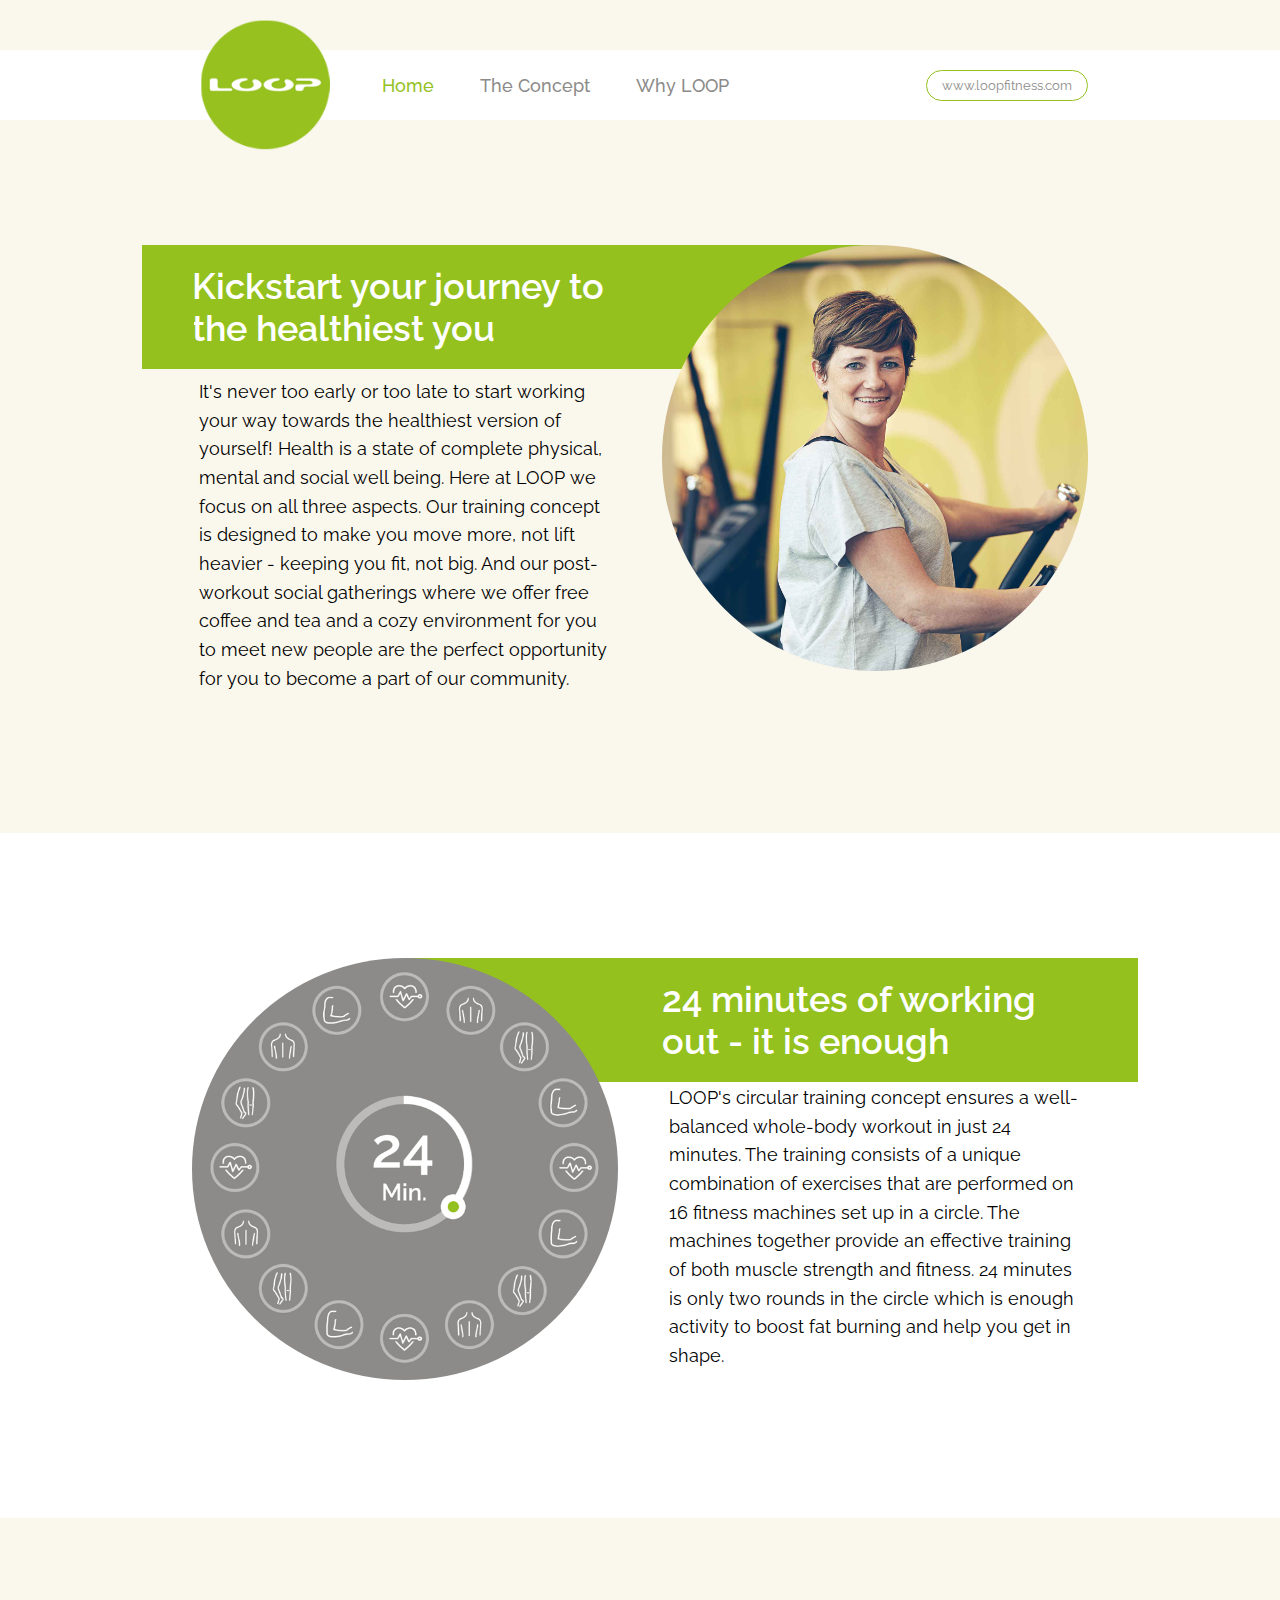
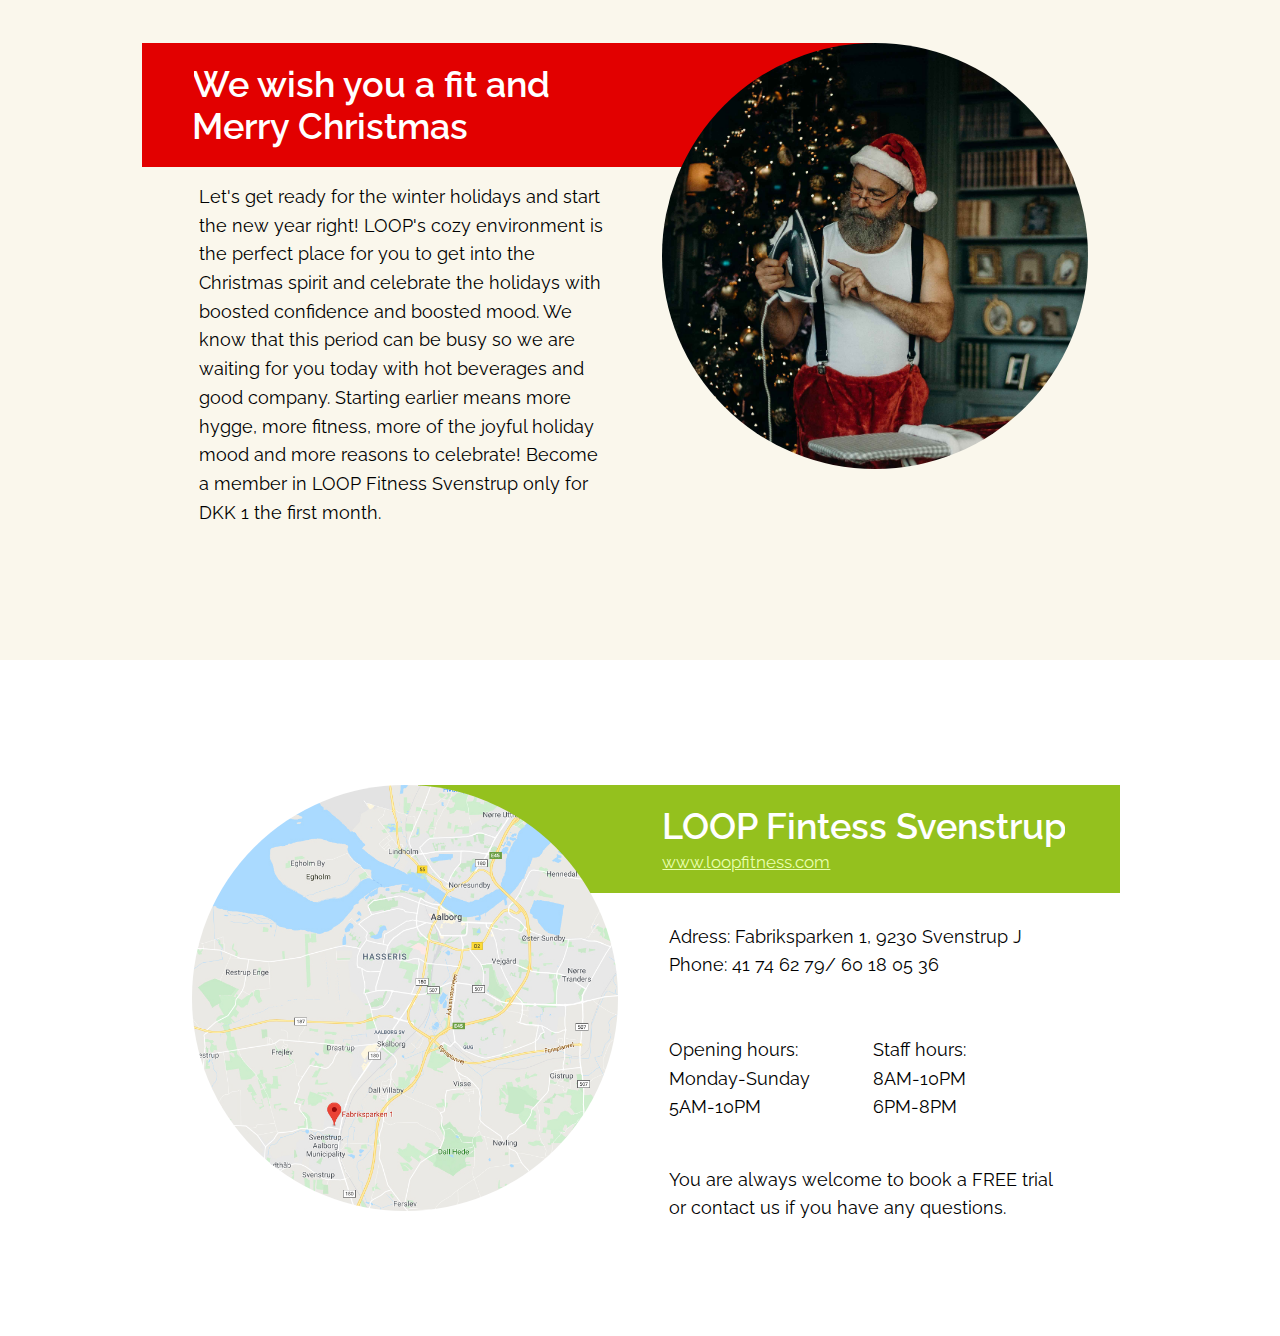
==== index.html @ 2472668c "Fix medium devices media query" ====
<!DOCTYPE html>
<html lang="en" dir="ltr">

<head>
    <meta charset="UTF-8">
    <meta name="viewport" content="width=device-width, initial-scale=1.0">
    <meta http-equiv="X-UA-Compatible" content="ie=edge">
    <meta name="description" content="LOOP Fitness Christmas campaign">
    <link href="https://fonts.googleapis.com/css?family=Raleway:400,500,600,700&display=swap" rel="stylesheet">
    <link href="./font-awesome/css/font-awesome.min.css" rel="stylesheet">
    <link href="./styles.css" rel="stylesheet" type="text/css">
    <title>LOOP Fitness Svenstrup</title>
</head>

<body class="grid-container">
    <header>
        <img src="./images/loop_logo.png" alt="logo" class="logo">
        <nav>
            <ul>
                <li class="active"><a href="home.html">Home</a></li>
                <li><a href="how_it_works.html">The Concept</a></li>
                <li><a href="why_loop.html">Why LOOP</a></li>
            </ul>
        </nav>
        <a class="nav-btn" href="https://loopfitness.com/da/" target="_blank">www.loopfitness.com</a>
        <i id="menuButton" class="fa fa-bars fa-lg" aria-hidden="true"></i>
    </header>

    <section class="grid-section">
        <header class="item-header">
            <h2 class="headline">Kickstart your journey to the healthiest you</h2>
        </header>
        <img src="./images/loop_person_3_edited.jpg" alt="Loop person" class="item-image">
        <p class="item-paragraph">
            It's never too early or too late to start working your way towards the healthiest version of yourself!
            Health is a state of complete physical, mental and social well being. Here at LOOP we focus on all three
            aspects. Our training concept is designed to make you move more, not lift heavier - keeping you fit, not
            big. And our post-workout social gatherings where we offer free coffee and tea and a cozy environment
            for you to meet new people are the perfect opportunity for you to become a part of our community.
        </p>
    </section>

    <section class="flipped grid-section grid-section-flipped ">
        <header class="item-header">
            <h2 class="headline">24 minutes of working out - it is enough</h2>
        </header>
        <img src="./images/circle_edited.jpg" alt="LOOP Concept" class="item-image">
        <p class="item-paragraph">
            LOOP's circular training concept ensures a well-balanced whole-body workout in just 24 minutes. The
            training consists of a unique combination of exercises that are performed on 16 fitness machines set up
            in a circle. The machines together provide an effective training of both muscle strength and fitness. 24
            minutes is only two rounds in the circle which is enough activity to boost fat burning and help you get
            in shape.
        </p>
    </section>

    <section class="christmas grid-section">
        <header class="item-header">
            <h2 class="headline">We wish you a fit and Merry Christmas</h2>
        </header>
        <img src="./images/santa_fit_edited.jpg" alt="Christmas" class="item-image">
        <p class="item-paragraph">
            Let's get ready for the winter holidays and start the new year right! LOOP's cozy environment is the
            perfect place for you to get into the Christmas spirit and celebrate the holidays with boosted
            confidence and boosted mood. We know that this period can be busy so we are waiting for you today with
            hot beverages and good company. Starting earlier means more hygge, more fitness, more of the joyful
            holiday mood and more reasons to celebrate! Become a member in LOOP Fitness Svenstrup only for DKK 1 the
            first month.
        </p>
    </section>

    <footer>
        <section class="flipped grid-footer">
            <header class="item-header">
                <h2 class="headline"> LOOP Fintess Svenstrup</h2>
                <a class="link" href="https://loopfitness.com/da/svenstrup-j/" target="_blank">www.loopfitness.com</a>
            </header>
            <img src="./images/map.jpg" alt="LOOP Fitness Svenstrup map" class="item-image">
            <p class="item-address">
                Adress: Fabriksparken 1, 9230 Svenstrup J
                <br>
                Phone: 41 74 62 79/ 60 18 05 36
            </p>
            <p class="item-centre-hours">
                Opening hours: <br>
                Monday-Sunday <br>
                5AM-10PM
            </p>
            <p class="item-staff-hours">
                Staff hours: <br>
                8AM-10PM <br>
                6PM-8PM
            </p>
            <p class="item-welcome">You are always welcome to book a FREE trial or contact us if you have any questions.</p>
        </section>
    </footer>
    <script src="./scripts/main.js"></script>
</body>

</html>
---- styles.css ----
@charset "UTF-8";
:root {
    --lightyellow: #FAF7EC;
    --green: #BFDA79;
    --darkgreen: #94C11E;
    --lightgreen: #e9ffaf;
    --gray: #F5F5F5;
    --darkgray: #8C8B89;
    --white: #FFFFFF;
    --black: #000000;
    --red: #E20000;
}

* {
    margin: 0;
    padding: 0;
    box-sizing: border-box;
}

html, body {
    font-family: 'Raleway', sans-serif;
}

body {
    background-color: var(--lightyellow);
    min-height: 400px;
    font-size: 22px;
}

p {
    font-size: 1.1vw;
    line-height: 1.6;
}

.headline {
    font-size: 2.6vw;
}

body > header {
    width: 100%;
    margin-top: 50px;
    position: relative;
    grid-column-start: 2;
    grid-column-end: 3;
}

body > header::before,
body > header::after {
    content: '';
    height: 100%;
    width: 15vw;
    background-color: var(--white);
    position: absolute;
    top: 0;
}

body > header::before {
    left: -15vw;
}

body > header::after {
    right: -15vw;
}

nav {
    height: 70px;
    width: 100%;
    background-color: var(--white);
}

nav ul {
    list-style-type: none;
    margin-left: 170px;
    padding-top: 21px;
}

nav ul li {
    display: inline;
    margin: 0 20px;
    position: relative;
}

nav ul li a {
    text-decoration: none;
    color: var(--darkgray);
    font-size: 1.4vw;
    font-weight: 500;
    transition: 0.15s ease-in-out;
}

nav ul li.active a {
    color: var(--darkgreen);
}

nav ul li a:hover {
    color: var(--darkgreen);
}

.logo {
    top: -32px;
    position: absolute;
    width: 150px;
    height: auto;
}

#menuButton {
    display: none;
}

.nav-btn {
    position: absolute;
    border: 1px solid var(--darkgreen);
    border-radius: 30px;
    text-align: center;
    padding: 7px 15px;
    font-family: Raleway, sans-serif;
    color: var(--darkgray);
    text-decoration: none;
    right: 0;
    top: 28%;
    font-size: 1vw;
    transition: 0.5s;
}

.nav-btn:hover {
    background-color: var(--darkgreen);
    opacity: 70%;
    color: #FFFFFF;
}

section {
    padding: 150px 0;
    position: relative;
}

section.flipped::after, section.flipped::before {
    content: '';
    background: rgb(255, 255, 255);
    width: 15vw;
    height: 100%;
    position: absolute;
    top: 0;
    z-index: 1;
}

section.flipped::after {
    right: -15vw;
}

section.flipped::before {
    left: -15vw;
}

section, footer {
    grid-column-start: 2;
    grid-column-end: 3;
}

/* default section */
section p {
    margin-top: 10px;
    padding: 7px;
    grid-column-start: 1;
    grid-column-end: 2;
}

section header {
    color: white;
    background-color: var(--darkgreen);
    position: relative;
    padding: 20px 0;
}

section header::before, section header::after {
    content: ' ';
    height: 100%;
    background-color: var(--darkgreen);
    position: absolute;
    z-index: 100;
} 

section header::before {
    top: 0;
    width: 52px;
    left: -50px;
}

section header::after {
    width: 60%;
    right: -60%;
    top: 0;
    z-index: 1;
}

section .headline {
    position: relative;
    font-weight: 600;
    width: 100%;
}

section img {
    width: 100%;
    height: auto;
    border-radius: 50%;
    z-index: 100;
}

section header .link {
    color: var(--lightgreen);
    transition: 0.25s ease-in-out;
    margin-top: 4px;
    font-size: 1.3vw;
}

section header .link:visited {
    color: var(--lightgreen);
}

section header .link:hover {
    color: var(--white);
}

/* flipped section */
section.flipped {
    background-color: var(--white);
}

section.flipped img {
    right: unset;
    left: 0;
}

section.flipped header {
    padding: 20px 0;
}

section.flipped header::before {
    width: 55px;
    left: unset;
    right: -50px;
}

section.flipped header::after {
    right: unset;
    left: -60%;
}

/* christmas section */

.christmas header {
    background-color: #E20000;
}

.christmas header::before,
.christmas header::after {
    background-color: #E20000;
}

/*footer section*/

.flex-container {
    display: flex;
    margin-left: 34vw;
}

/* Grid */
.item-image {
    grid-area: image;
}

.item-paragraph {
    grid-area: paragraph;
}

.item-header {
    grid-area: header;
    align-self: baseline;
}

.item-address {
    grid-area: address;
    align-self: center;
}

.item-centre-hours {
    grid-area: centreHours;
    align-self: center;
}

.item-staff-hours {
    grid-area: staffHours;
    align-self: center;
}

.item-welcome {
    grid-area: welcome
}

.grid-container {
    width: 100%;
}
    
.grid-container {
    display: grid;
    grid-template-columns: 15vw auto 15vw;
    grid-template-rows: auto;
}

.grid-section {
    display: grid;
    grid-template-columns: 47.5% 47.5%;
    grid-column-gap: 5%;
    grid-template-rows: 25% auto;
    grid-template-areas: 
    "header image"
    "paragraph image";
}

.grid-section-flipped {
    grid-template-areas: 
    "image header"
    "image paragraph"
}

.grid-footer {
    display: grid;
    grid-template-columns: 47.5% 5% 22.75% 22.75%;
    grid-template-rows: auto 25% 35% auto;
    grid-template-areas: 
    "image . header header"
    "image . address address"
    "image . centreHours staffHours"
    "image . welcome welcome";
}

/*Small laptops & bigger tablets*/
@media (min-width: 1024px) and (max-width: 1440px) {
    section {
        padding: 125px 0;
        position: relative;
    }

    p {
        font-size: 1.4vw;
        line-height: 1.6;
    }
}

/*Tablets*/
@media (min-width: 768px) and (max-width: 1024px) {
    .grid-container {
        grid-template-columns: 10vw auto 10vw;
    }

    body > header::before,
    body > header::after,
    section.flipped::after, 
    section.flipped::before {
        width: 10vw;
    }

    body > header::before,
    section.flipped::before {
        left: -10vw;
    }

    body > header::after,
    section.flipped::after {
        right: -10vw;
    }

    nav {
        display: flex;
        justify-content: flex-end;
        margin-left: 0;
    }

    nav ul li a {
        font-size: 1.8vw;
    }

    nav ul li:last-child {
        margin-right: 0;
    }

    .nav-btn {
        display: none;
    }
    
    p {
        font-size: 1.6vw;
        line-height: 1.6;
    }
    
    section article header::before {
        width: 50px;
    } 
    
    section.flipped header::before {
        width: 32px;
        left: unset;
        right: -30px;
    }

    section header::before {
        width: 32px;
        left: -30px;
    }
    
    section {
        padding: 125px 0;
        position: relative;
    }
}

/* common tablets - small laptops */
@media (min-width: 768px) and (max-width: 1440px) {
    section header::after {
        width: 62%;
    }

    .headline {
        font-size: 2.8vw;
        z-index: 10;
    }

    .link {
        position: relative;
        z-index: 10;
    }
}

/*Phones & phablets*/
@media (max-width: 768px) {
    section, section.flipped {
        padding: 3%;
    }

    .headline {
        font-size: 6vw;
        line-height: 1.2;
    }

    section article header,
    section.flipped header {
        padding: 20px 0;
        width: 100%;
        color: var(--darkgreen);
        background: transparent;
        text-align: center;
    }

    .christmas article header {
        background: transparent;
        color: var(--red);
    }

    section article header .link,
    section article header .link:visited {
        color: var(--darkgray);
        font-size: 4vw;
    }
    

    section img {
        width: 70%;
        margin: 0 15%;
        position: relative;
    }

    section p {
        margin: 0;
        text-align: center;
        width: 100%;
        margin-top: 20px;
        font-size: 3.5vw;
    }

    section article header::before {
        display: none;
    }

    .logo {
        width: 75px;
        left: 20px;
        top: -15px;
        margin: 0;
    }

    .nav-btn {
        display: none;
    }

    #menuButton {
        display: block;
    }
    
    header .fa {
        position: absolute;
        right: 20px;
        top: 7px;
        color: var(--darkgray);
    }
    
    header nav {
        background-color: var(--white);
        height: 35px;
        transition: 0.15s ease-out;
    }
    
    header nav ul {
        text-align: center;
        list-style-type: none;
        padding: 10px;
        margin: 0;
    }
    
    header nav.active {
        height: 173px;
    }
    
    header nav ul li {
        opacity: 0;
        margin: 15px 0;
        display: block;
    }

    header nav ul li:first-child {
        margin-top: 0;
    }

    header nav ul li:last-child {
        margin-bottom: 0;
    }
    
    header nav.active ul li {
        opacity: 1;
        transition: 0.25s ease-in-out;
    }
    
    header nav ul li.active {
        color: var(--darkgreen);
    }

    header nav.active ul li::after {
        opacity: 1;
    }
    
    header nav ul li::after {
        content: ' ';
        display: block;
        height: 2px;
        width: 50px;
        background-color: var(--darkgreen);
        margin-left: calc(50% - 25px);
        margin-top: 10px;
        transition: 0.15s ease-in-out;
        opacity: 0;
    }
    
    header nav ul li:last-child::after {
        content: ' ';
        display: none;
    }

    header nav ul li a {
        font-size: 4vw;
    }
}
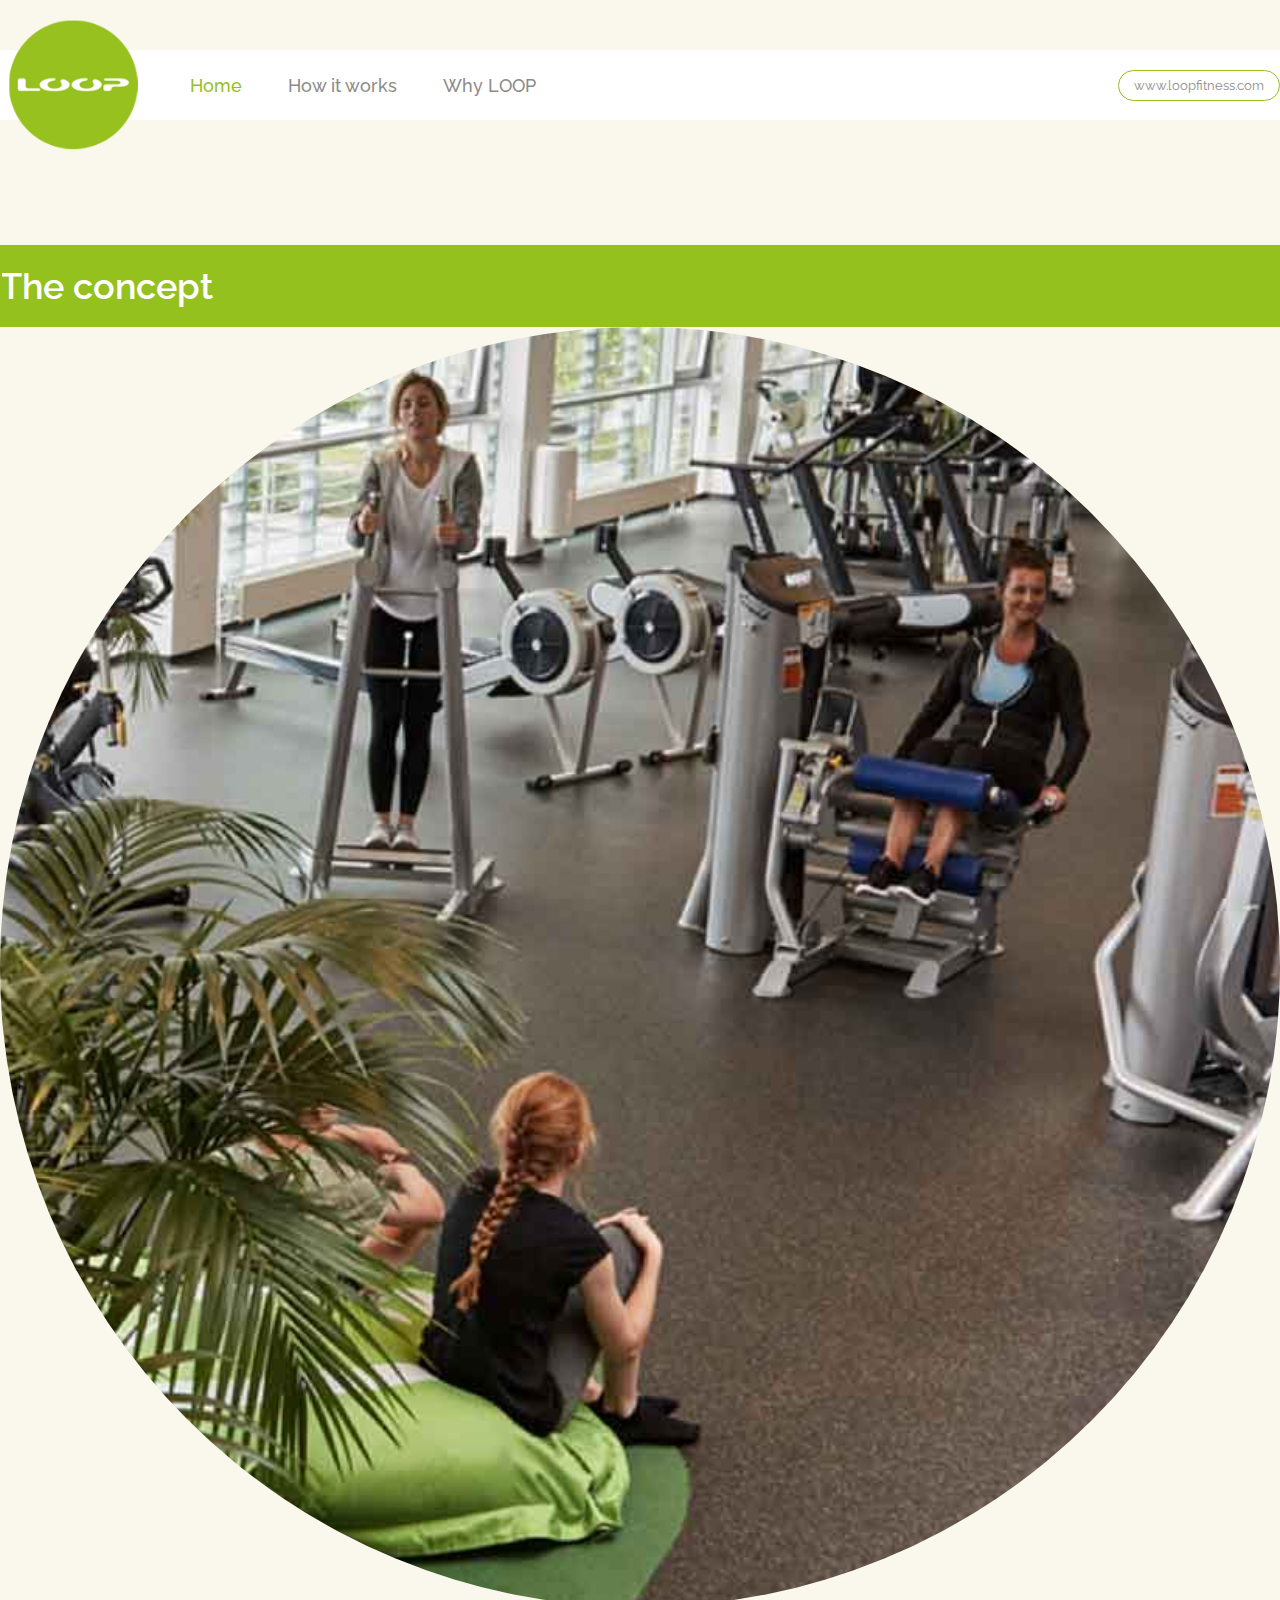
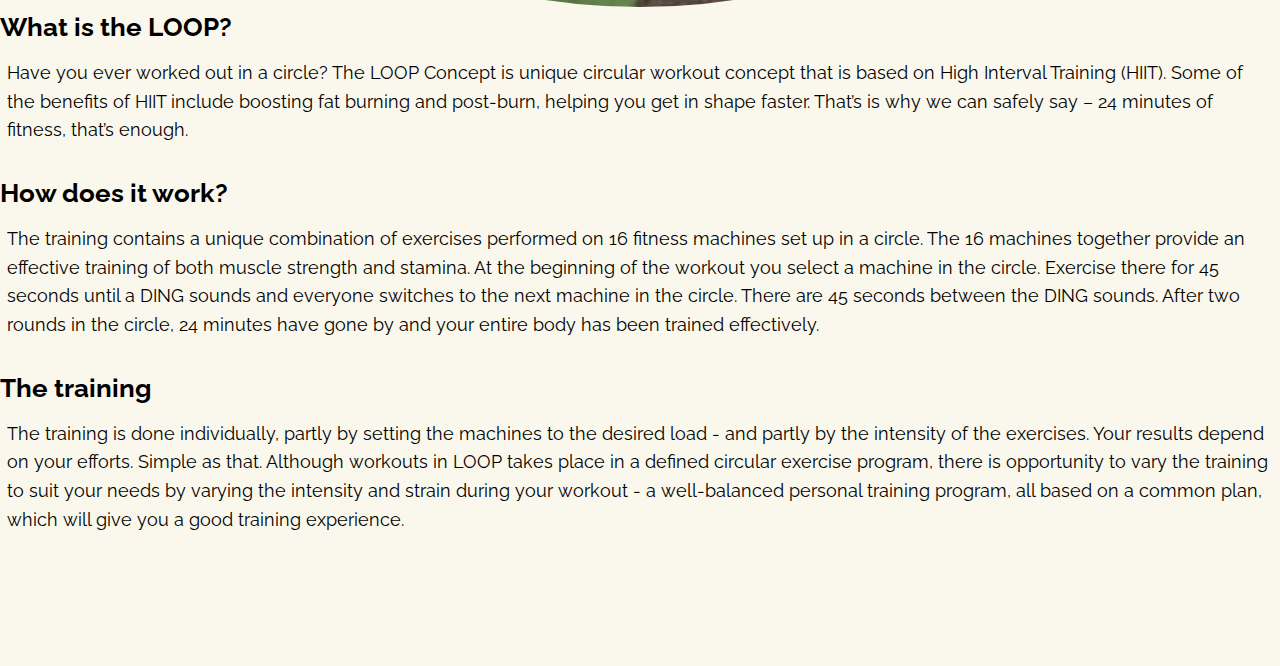
==== commit 20ae9354: "added content" ====
--- a/index.html
+++ b/index.html
@@ -12,13 +12,13 @@
     <title>LOOP Fitness Svenstrup</title>
 </head>
 
-<body class="grid-container">
+<body>
     <header>
         <img src="./images/loop_logo.png" alt="logo" class="logo">
         <nav>
             <ul>
                 <li class="active"><a href="home.html">Home</a></li>
-                <li><a href="how_it_works.html">The Concept</a></li>
+                <li><a href="how_it_works.html">How it works</a></li>
                 <li><a href="why_loop.html">Why LOOP</a></li>
             </ul>
         </nav>
@@ -26,74 +26,40 @@
         <i id="menuButton" class="fa fa-bars fa-lg" aria-hidden="true"></i>
     </header>
 
-    <section class="grid-section">
-        <header class="item-header">
-            <h2 class="headline">Kickstart your journey to the healthiest you</h2>
-        </header>
-        <img src="./images/loop_person_3_edited.jpg" alt="Loop person" class="item-image">
-        <p class="item-paragraph">
-            It's never too early or too late to start working your way towards the healthiest version of yourself!
-            Health is a state of complete physical, mental and social well being. Here at LOOP we focus on all three
-            aspects. Our training concept is designed to make you move more, not lift heavier - keeping you fit, not
-            big. And our post-workout social gatherings where we offer free coffee and tea and a cozy environment
-            for you to meet new people are the perfect opportunity for you to become a part of our community.
-        </p>
+    <section>
+        <article>
+            <header>
+                <h2 class="headline">The concept</h2>
+            </header>
+            <img src="./images/loopcontent.jpg" alt="Loop person">
+            <br>
+            <h3>What is the LOOP? </h3>
+            <p>
+                Have you ever worked out in a circle? The LOOP Concept is unique circular workout concept that is based
+                on High Interval Training (HIIT). Some of the benefits of HIIT include boosting fat burning and
+                post-burn, helping you get in shape faster. That’s is why we can safely say – 24 minutes of fitness,
+                that’s enough.
+            </p>
+            <br>
+            <h3>How does it work? </h3>
+            <p>The training contains a unique combination of exercises performed on 16 fitness machines set up in a
+                circle. The 16 machines together provide an effective training of both muscle strength and stamina. At
+                the beginning of the workout you select a machine in the circle. Exercise there for 45 seconds until a
+                DING sounds and everyone switches to the next machine in the circle. There are 45 seconds between the
+                DING sounds. After two rounds in the circle, 24 minutes have gone by and your entire body has been
+                trained effectively. </p>
+            <br>
+            <h3>The training </h3>
+            <p>The training is done individually, partly by setting the machines to the desired load - and partly by the
+                intensity of the exercises. Your results depend on your efforts. Simple as that.
+
+                Although workouts in LOOP takes place in a defined circular exercise program, there is opportunity to
+                vary the training to suit your needs by varying the intensity and strain during your workout - a
+                well-balanced personal training program, all based on a common plan, which will give you a good training
+                experience. </p>
+        </article>
     </section>
 
-    <section class="flipped grid-section grid-section-flipped ">
-        <header class="item-header">
-            <h2 class="headline">24 minutes of working out - it is enough</h2>
-        </header>
-        <img src="./images/circle_edited.jpg" alt="LOOP Concept" class="item-image">
-        <p class="item-paragraph">
-            LOOP's circular training concept ensures a well-balanced whole-body workout in just 24 minutes. The
-            training consists of a unique combination of exercises that are performed on 16 fitness machines set up
-            in a circle. The machines together provide an effective training of both muscle strength and fitness. 24
-            minutes is only two rounds in the circle which is enough activity to boost fat burning and help you get
-            in shape.
-        </p>
-    </section>
-
-    <section class="christmas grid-section">
-        <header class="item-header">
-            <h2 class="headline">We wish you a fit and Merry Christmas</h2>
-        </header>
-        <img src="./images/santa_fit_edited.jpg" alt="Christmas" class="item-image">
-        <p class="item-paragraph">
-            Let's get ready for the winter holidays and start the new year right! LOOP's cozy environment is the
-            perfect place for you to get into the Christmas spirit and celebrate the holidays with boosted
-            confidence and boosted mood. We know that this period can be busy so we are waiting for you today with
-            hot beverages and good company. Starting earlier means more hygge, more fitness, more of the joyful
-            holiday mood and more reasons to celebrate! Become a member in LOOP Fitness Svenstrup only for DKK 1 the
-            first month.
-        </p>
-    </section>
-
-    <footer>
-        <section class="flipped grid-footer">
-            <header class="item-header">
-                <h2 class="headline"> LOOP Fintess Svenstrup</h2>
-                <a class="link" href="https://loopfitness.com/da/svenstrup-j/" target="_blank">www.loopfitness.com</a>
-            </header>
-            <img src="./images/map.jpg" alt="LOOP Fitness Svenstrup map" class="item-image">
-            <p class="item-address">
-                Adress: Fabriksparken 1, 9230 Svenstrup J
-                <br>
-                Phone: 41 74 62 79/ 60 18 05 36
-            </p>
-            <p class="item-centre-hours">
-                Opening hours: <br>
-                Monday-Sunday <br>
-                5AM-10PM
-            </p>
-            <p class="item-staff-hours">
-                Staff hours: <br>
-                8AM-10PM <br>
-                6PM-8PM
-            </p>
-            <p class="item-welcome">You are always welcome to book a FREE trial or contact us if you have any questions.</p>
-        </section>
-    </footer>
     <script src="./scripts/main.js"></script>
 </body>
 
--- a/styles.css
+++ b/styles.css
@@ -432,6 +432,81 @@
 
 /*Phones & phablets*/
 @media (max-width: 768px) {
+    .grid-container {
+        display: grid;
+        grid-template-columns: 10vw auto 10vw;
+        grid-template-rows: auto;
+    }
+
+    .grid-section {
+        display: grid;
+        grid-template-columns: 100%;
+        grid-template-rows: auto auto auto;
+        grid-template-areas:
+            "header"
+            "image"
+            "paragraph";
+    }
+
+    .grid-footer {
+        display: grid;
+        grid-template-columns: 50% 50%;
+        grid-template-rows: repeat(5, auto);
+        grid-template-areas:
+            "header header"
+            "image image"
+            "address address"
+            "centreHours staffHours"
+            "welcome welcome";
+    }
+
+    .item-address,
+    .item-welcome {
+        text-align: center;
+    }
+
+    section header .link {
+        color: var(--darkgray);
+        margin: 10px 0;
+        font-size: 4vw;
+    }
+
+    section header .link:visited {
+        color: var(--darkgray);
+    }
+
+    section header::before, 
+    section header::after {
+        display: none;
+    }
+
+    section.flipped::after, 
+    section.flipped::before,
+    body > header::before,
+    body > header::after {
+        width: 10vw;
+    }
+
+    section.flipped::after,
+    body > header::after {
+        right: -10vw;
+    }
+
+    section.flipped::before,
+    body > header::before {
+        left: -10vw;
+    }
+    
+    section.christmas header {
+        background: transparent;
+        color: var(--red);
+    }
+
+    section header {
+        background: transparent;
+        color: var(--darkgreen);
+    }
+
     section, section.flipped {
         padding: 3%;
     }
@@ -439,6 +514,7 @@
     .headline {
         font-size: 6vw;
         line-height: 1.2;
+        text-align: center;
     }
 
     section article header,
@@ -469,10 +545,8 @@
     }
 
     section p {
-        margin: 0;
-        text-align: center;
         width: 100%;
-        margin-top: 20px;
+        margin: 20px 0;
         font-size: 3.5vw;
     }
 
@@ -481,9 +555,9 @@
     }
 
     .logo {
-        width: 75px;
-        left: 20px;
-        top: -15px;
+        width: 100px;
+        left: 0px;
+        top: -21px;
         margin: 0;
     }
 
@@ -497,21 +571,22 @@
     
     header .fa {
         position: absolute;
-        right: 20px;
-        top: 7px;
+        right: 0;
+        top: 14px;
         color: var(--darkgray);
     }
     
     header nav {
         background-color: var(--white);
-        height: 35px;
+        height: 50px;
         transition: 0.15s ease-out;
+        justify-content: center;
     }
     
     header nav ul {
         text-align: center;
         list-style-type: none;
-        padding: 10px;
+        padding: 15px 0 0 0;
         margin: 0;
     }
     
@@ -564,6 +639,16 @@
     }
 
     header nav ul li a {
+        font-size: 3.2vw;
+    }
+}
+
+@media (max-width: 475px) {
+    body > header {
+        margin-bottom: 20px;
+    }
+
+    header nav ul li a {
         font-size: 4vw;
     }
 }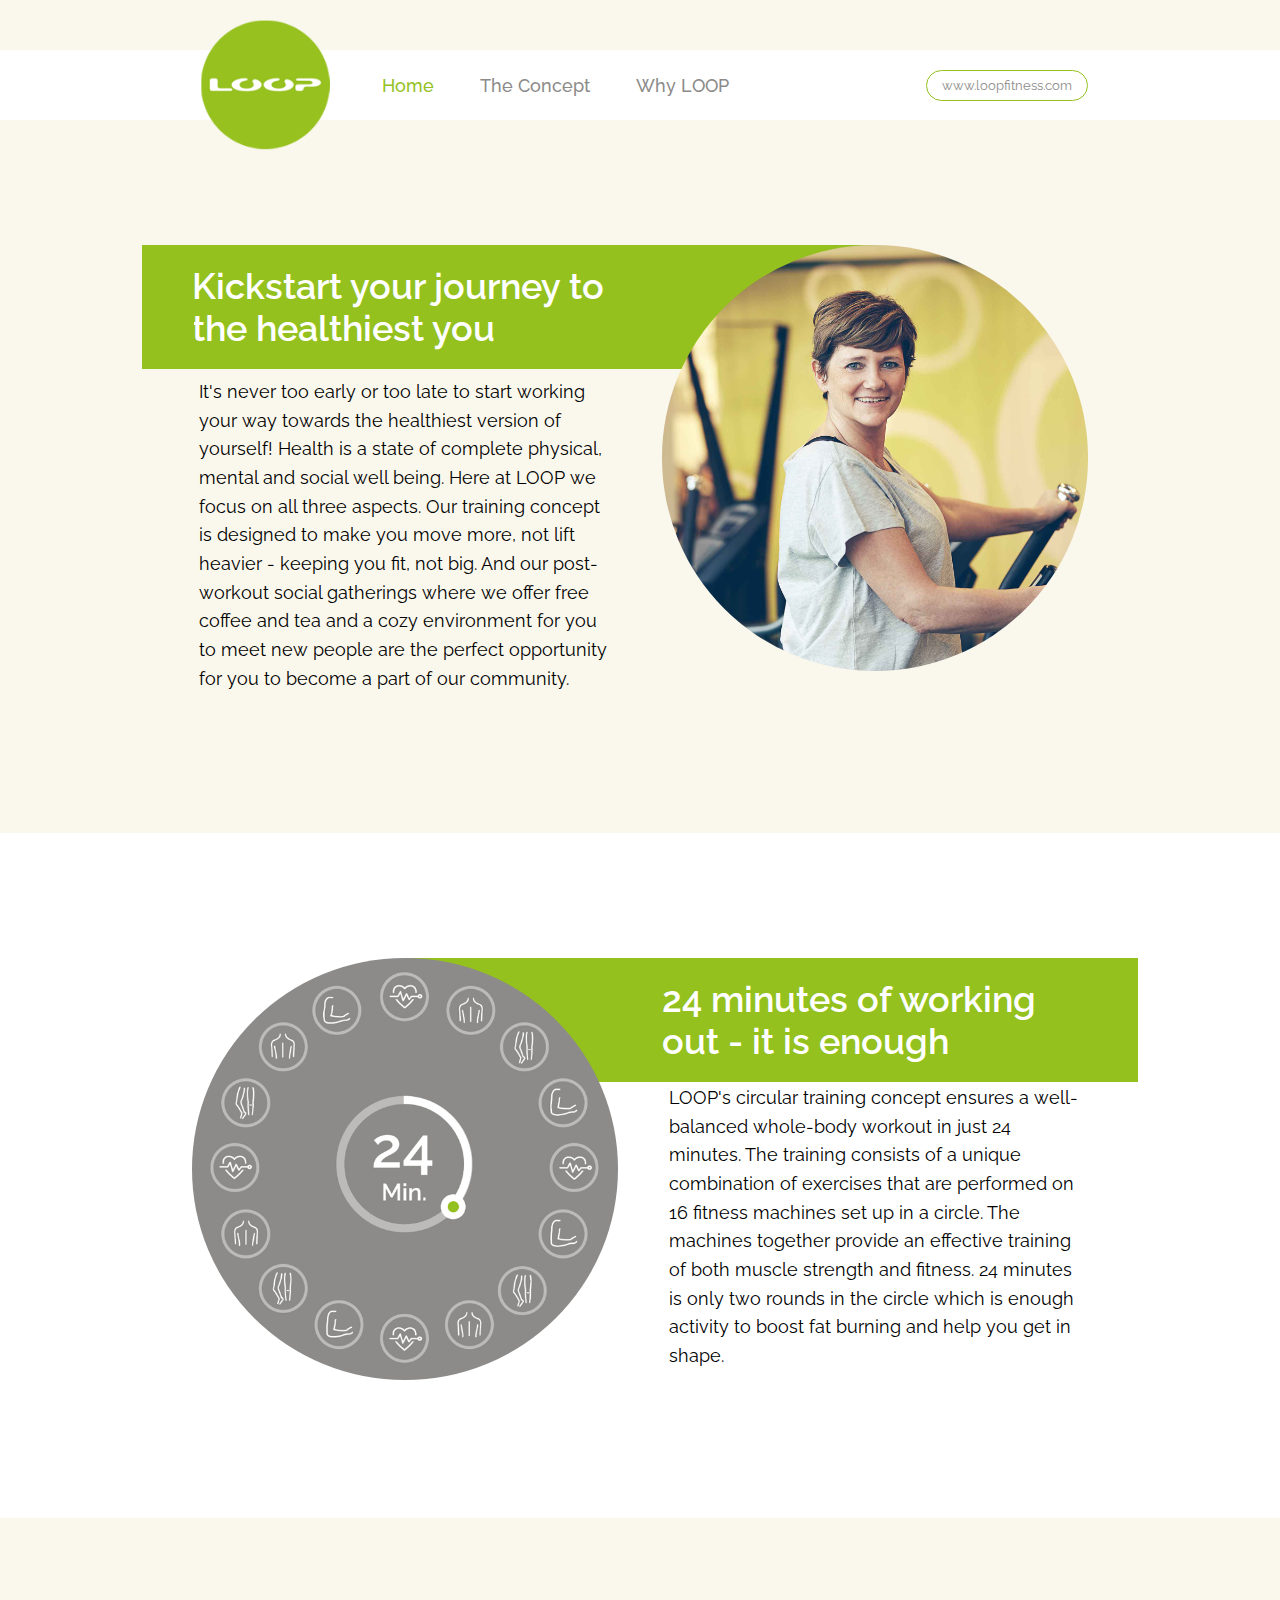
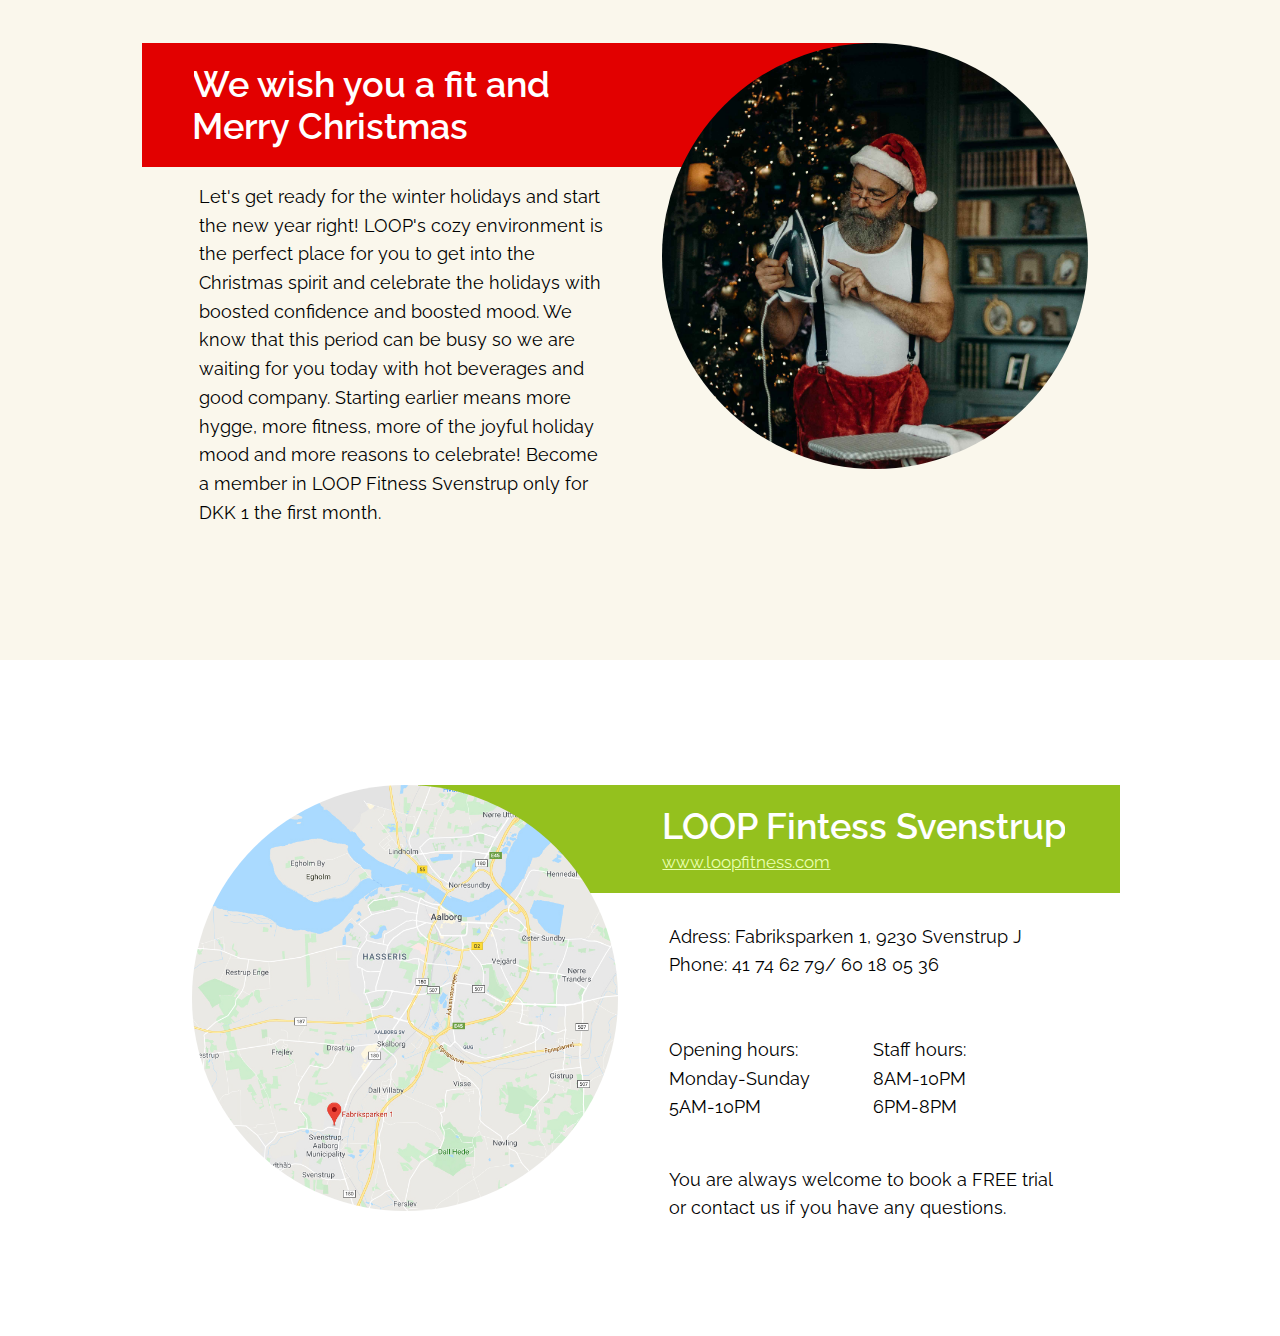
==== commit ef7888d4: "added content" ====
--- a/index.html
+++ b/index.html
@@ -12,13 +12,13 @@
     <title>LOOP Fitness Svenstrup</title>
 </head>
 
-<body>
+<body class="grid-container">
     <header>
         <img src="./images/loop_logo.png" alt="logo" class="logo">
         <nav>
             <ul>
                 <li class="active"><a href="home.html">Home</a></li>
-                <li><a href="how_it_works.html">How it works</a></li>
+                <li><a href="concept.html">The Concept</a></li>
                 <li><a href="why_loop.html">Why LOOP</a></li>
             </ul>
         </nav>
@@ -26,40 +26,74 @@
         <i id="menuButton" class="fa fa-bars fa-lg" aria-hidden="true"></i>
     </header>
 
-    <section>
-        <article>
-            <header>
-                <h2 class="headline">The concept</h2>
-            </header>
-            <img src="./images/loopcontent.jpg" alt="Loop person">
-            <br>
-            <h3>What is the LOOP? </h3>
-            <p>
-                Have you ever worked out in a circle? The LOOP Concept is unique circular workout concept that is based
-                on High Interval Training (HIIT). Some of the benefits of HIIT include boosting fat burning and
-                post-burn, helping you get in shape faster. That’s is why we can safely say – 24 minutes of fitness,
-                that’s enough.
-            </p>
-            <br>
-            <h3>How does it work? </h3>
-            <p>The training contains a unique combination of exercises performed on 16 fitness machines set up in a
-                circle. The 16 machines together provide an effective training of both muscle strength and stamina. At
-                the beginning of the workout you select a machine in the circle. Exercise there for 45 seconds until a
-                DING sounds and everyone switches to the next machine in the circle. There are 45 seconds between the
-                DING sounds. After two rounds in the circle, 24 minutes have gone by and your entire body has been
-                trained effectively. </p>
-            <br>
-            <h3>The training </h3>
-            <p>The training is done individually, partly by setting the machines to the desired load - and partly by the
-                intensity of the exercises. Your results depend on your efforts. Simple as that.
-
-                Although workouts in LOOP takes place in a defined circular exercise program, there is opportunity to
-                vary the training to suit your needs by varying the intensity and strain during your workout - a
-                well-balanced personal training program, all based on a common plan, which will give you a good training
-                experience. </p>
-        </article>
+    <section class="grid-section">
+        <header class="item-header">
+            <h2 class="headline">Kickstart your journey to the healthiest you</h2>
+        </header>
+        <img src="./images/loop_person_3_edited.jpg" alt="Loop person" class="item-image">
+        <p class="item-paragraph">
+            It's never too early or too late to start working your way towards the healthiest version of yourself!
+            Health is a state of complete physical, mental and social well being. Here at LOOP we focus on all three
+            aspects. Our training concept is designed to make you move more, not lift heavier - keeping you fit, not
+            big. And our post-workout social gatherings where we offer free coffee and tea and a cozy environment
+            for you to meet new people are the perfect opportunity for you to become a part of our community.
+        </p>
     </section>
 
+    <section class="flipped grid-section grid-section-flipped ">
+        <header class="item-header">
+            <h2 class="headline">24 minutes of working out - it is enough</h2>
+        </header>
+        <img src="./images/circle_edited.jpg" alt="LOOP Concept" class="item-image">
+        <p class="item-paragraph">
+            LOOP's circular training concept ensures a well-balanced whole-body workout in just 24 minutes. The
+            training consists of a unique combination of exercises that are performed on 16 fitness machines set up
+            in a circle. The machines together provide an effective training of both muscle strength and fitness. 24
+            minutes is only two rounds in the circle which is enough activity to boost fat burning and help you get
+            in shape.
+        </p>
+    </section>
+
+    <section class="christmas grid-section">
+        <header class="item-header">
+            <h2 class="headline">We wish you a fit and Merry Christmas</h2>
+        </header>
+        <img src="./images/santa_fit_edited.jpg" alt="Christmas" class="item-image">
+        <p class="item-paragraph">
+            Let's get ready for the winter holidays and start the new year right! LOOP's cozy environment is the
+            perfect place for you to get into the Christmas spirit and celebrate the holidays with boosted
+            confidence and boosted mood. We know that this period can be busy so we are waiting for you today with
+            hot beverages and good company. Starting earlier means more hygge, more fitness, more of the joyful
+            holiday mood and more reasons to celebrate! Become a member in LOOP Fitness Svenstrup only for DKK 1 the
+            first month.
+        </p>
+    </section>
+
+    <footer>
+        <section class="flipped grid-footer">
+            <header class="item-header">
+                <h2 class="headline"> LOOP Fintess Svenstrup</h2>
+                <a class="link" href="https://loopfitness.com/da/svenstrup-j/" target="_blank">www.loopfitness.com</a>
+            </header>
+            <img src="./images/map.jpg" alt="LOOP Fitness Svenstrup map" class="item-image">
+            <p class="item-address">
+                Adress: Fabriksparken 1, 9230 Svenstrup J
+                <br>
+                Phone: 41 74 62 79/ 60 18 05 36
+            </p>
+            <p class="item-centre-hours">
+                Opening hours: <br>
+                Monday-Sunday <br>
+                5AM-10PM
+            </p>
+            <p class="item-staff-hours">
+                Staff hours: <br>
+                8AM-10PM <br>
+                6PM-8PM
+            </p>
+            <p class="item-welcome">You are always welcome to book a FREE trial or contact us if you have any questions.</p>
+        </section>
+    </footer>
     <script src="./scripts/main.js"></script>
 </body>
 
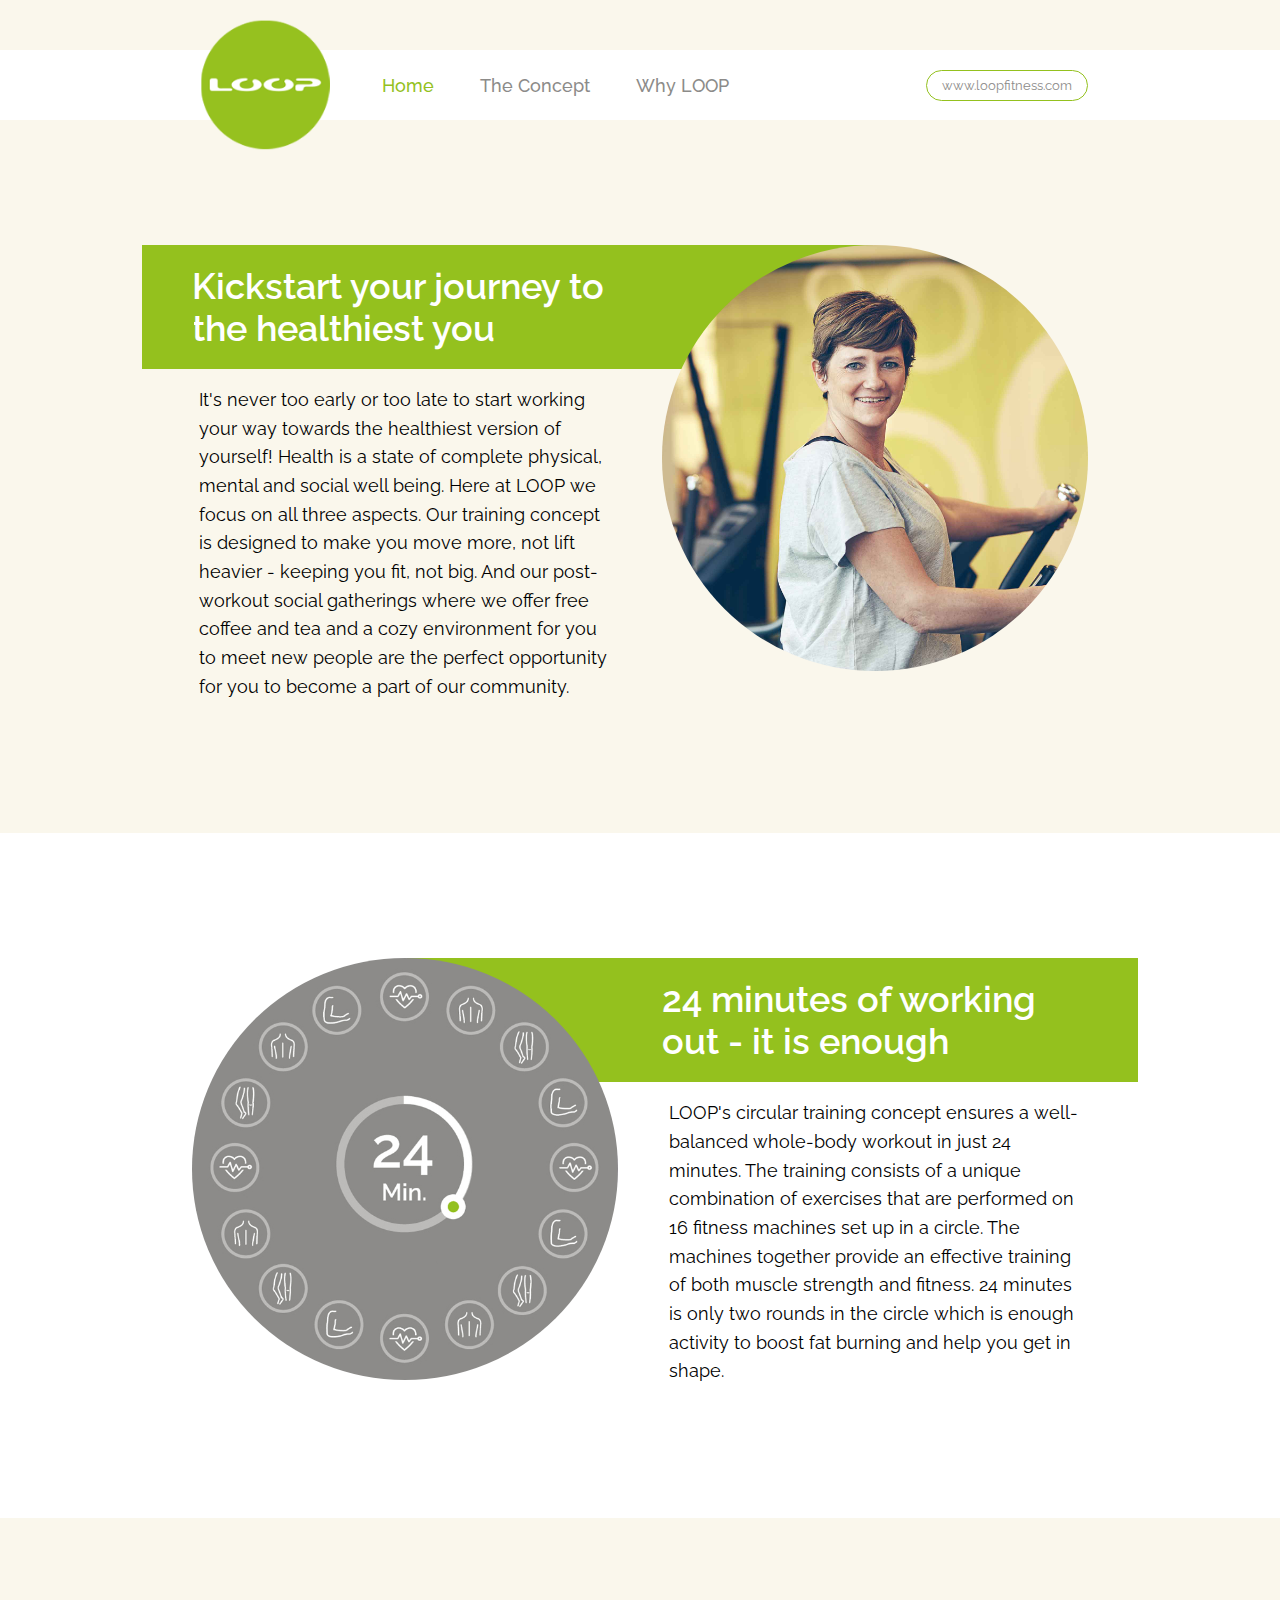
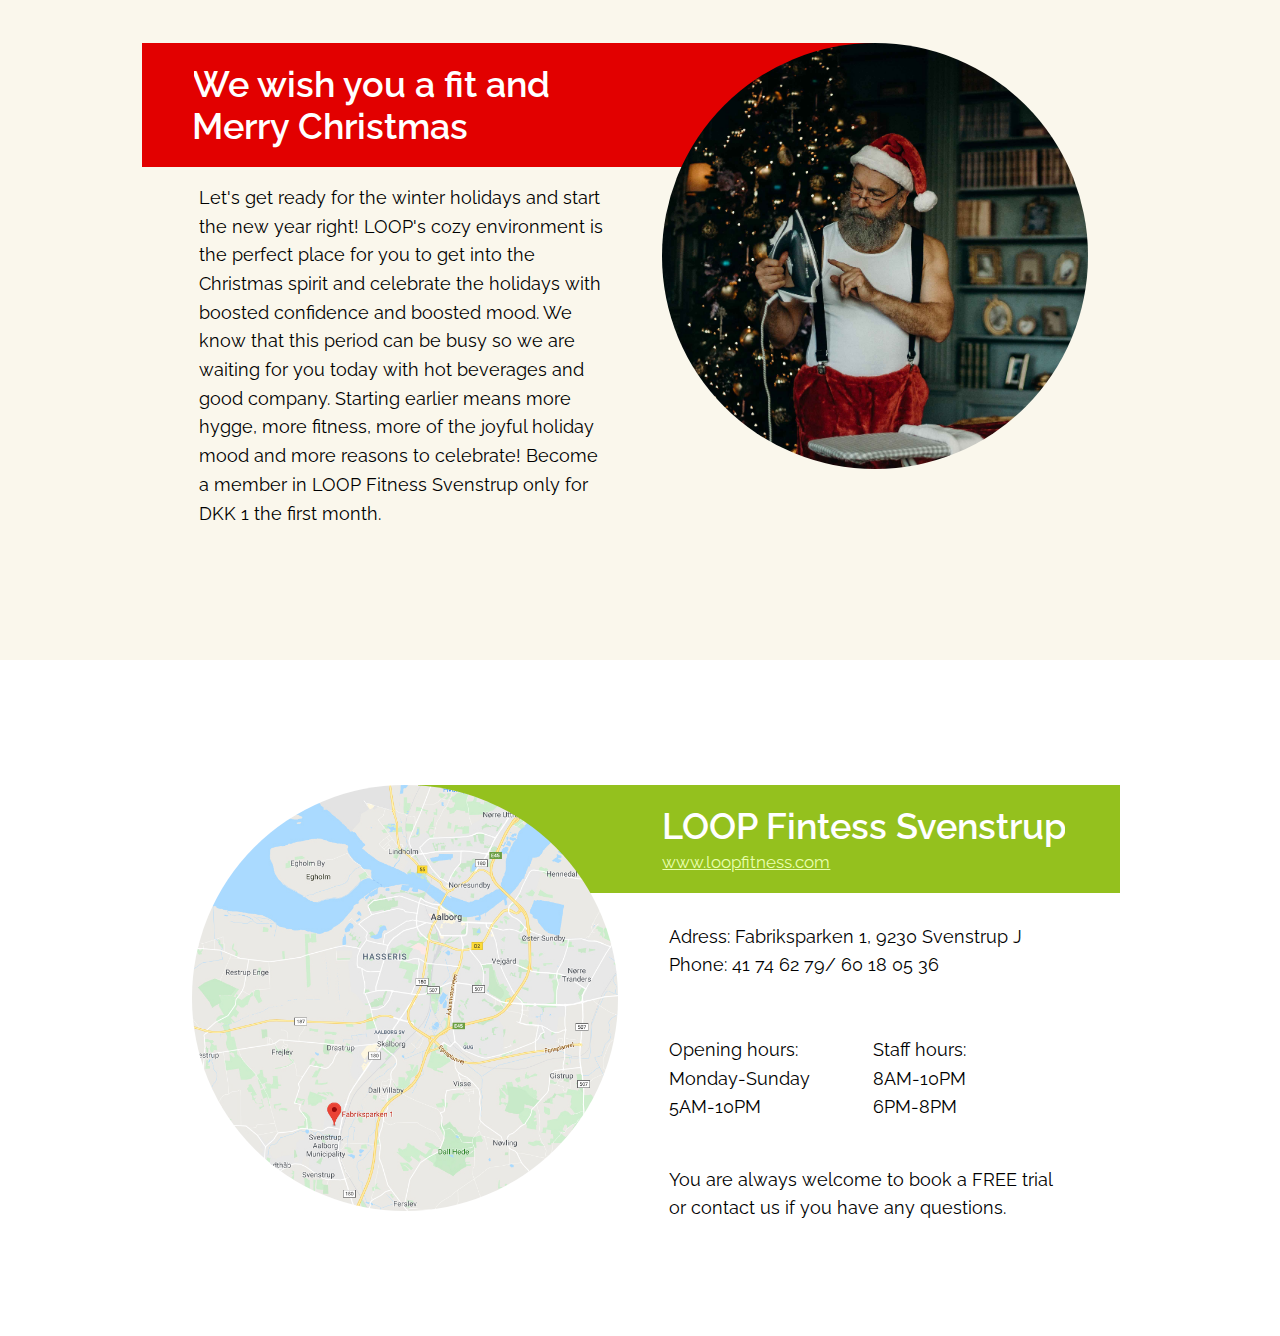
==== commit 646f2da1: "Fix links and headings" ====
--- a/index.html
+++ b/index.html
@@ -17,7 +17,7 @@
         <img src="./images/loop_logo.png" alt="logo" class="logo">
         <nav>
             <ul>
-                <li class="active"><a href="home.html">Home</a></li>
+                <li class="active"><a href="">Home</a></li>
                 <li><a href="concept.html">The Concept</a></li>
                 <li><a href="why_loop.html">Why LOOP</a></li>
             </ul>
--- a/styles.css
+++ b/styles.css
@@ -310,7 +310,7 @@
     display: grid;
     grid-template-columns: 47.5% 47.5%;
     grid-column-gap: 5%;
-    grid-template-rows: 25% auto;
+    grid-template-rows: auto auto;
     grid-template-areas: 
     "header image"
     "paragraph image";
@@ -460,6 +460,10 @@
             "welcome welcome";
     }
 
+    body > header {
+        margin-bottom: 20px;
+    }
+
     .item-address,
     .item-welcome {
         text-align: center;
@@ -644,10 +648,6 @@
 }
 
 @media (max-width: 475px) {
-    body > header {
-        margin-bottom: 20px;
-    }
-
     header nav ul li a {
         font-size: 4vw;
     }
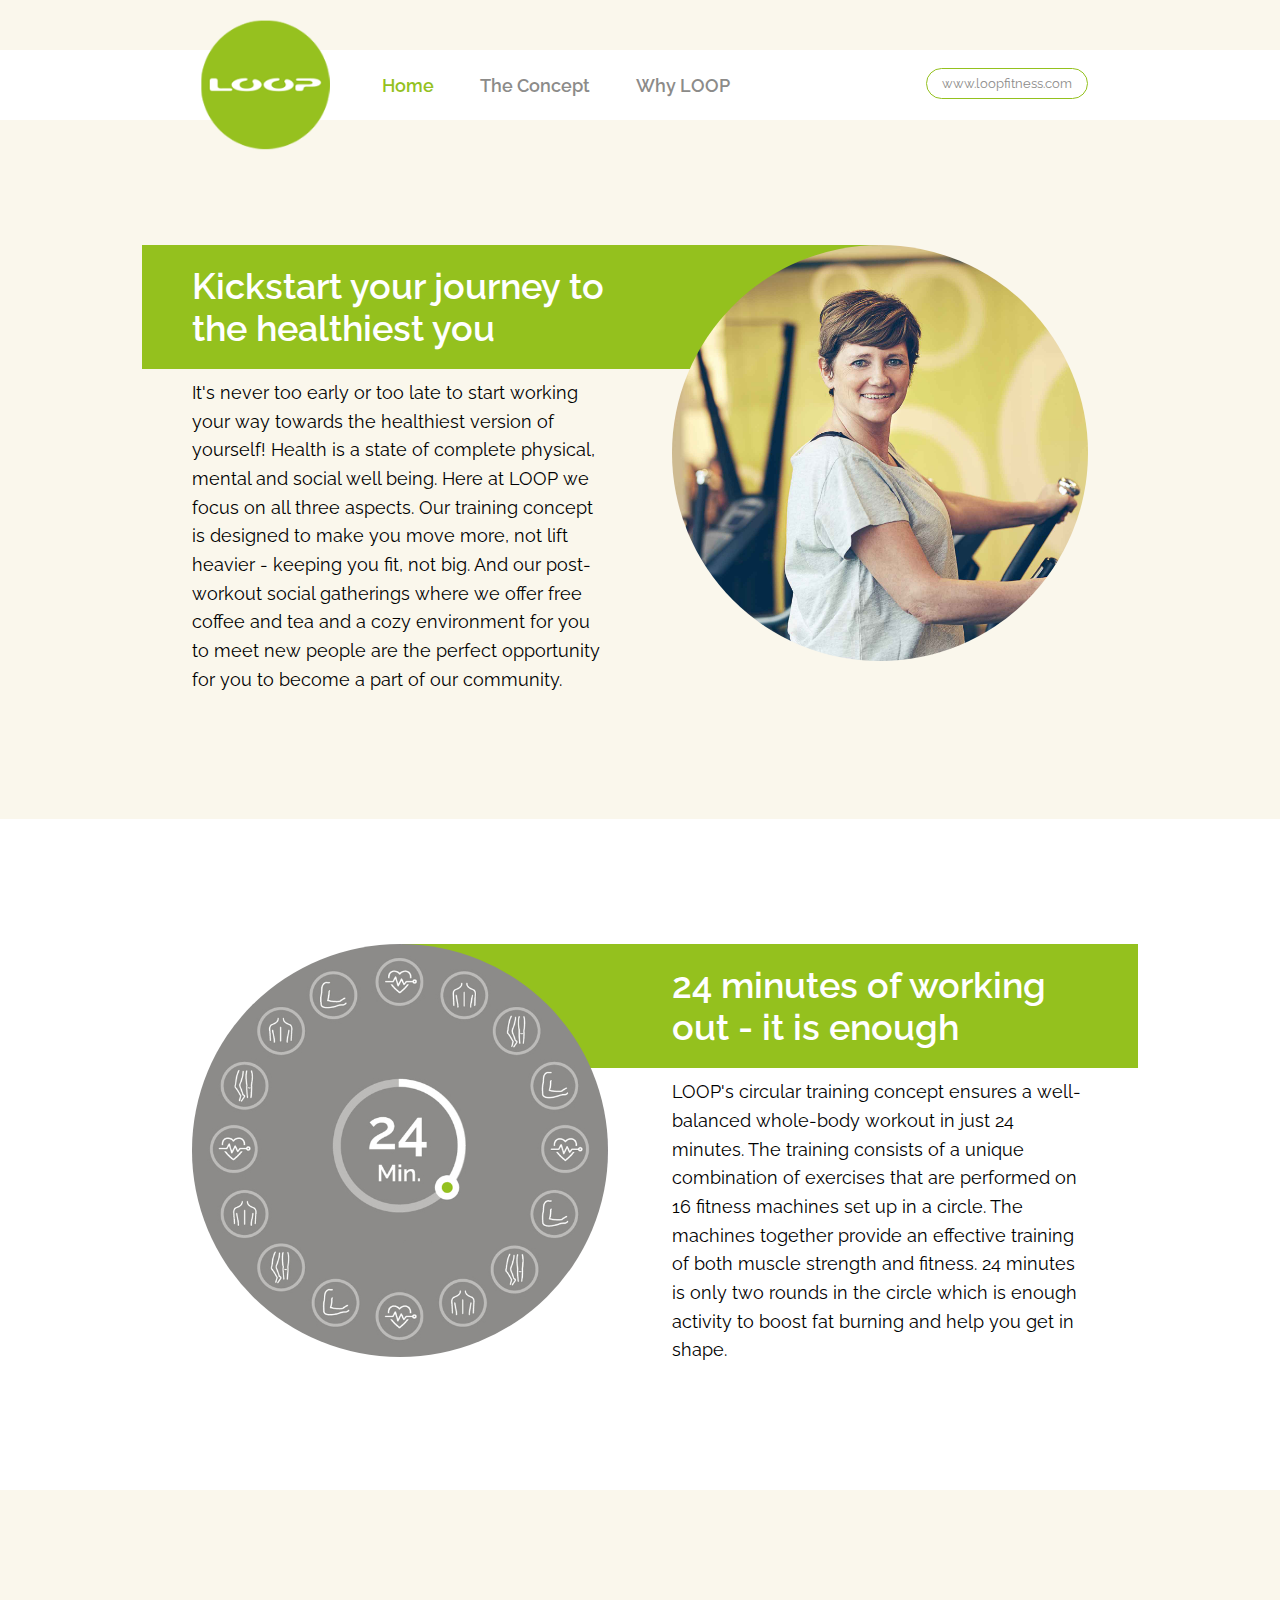
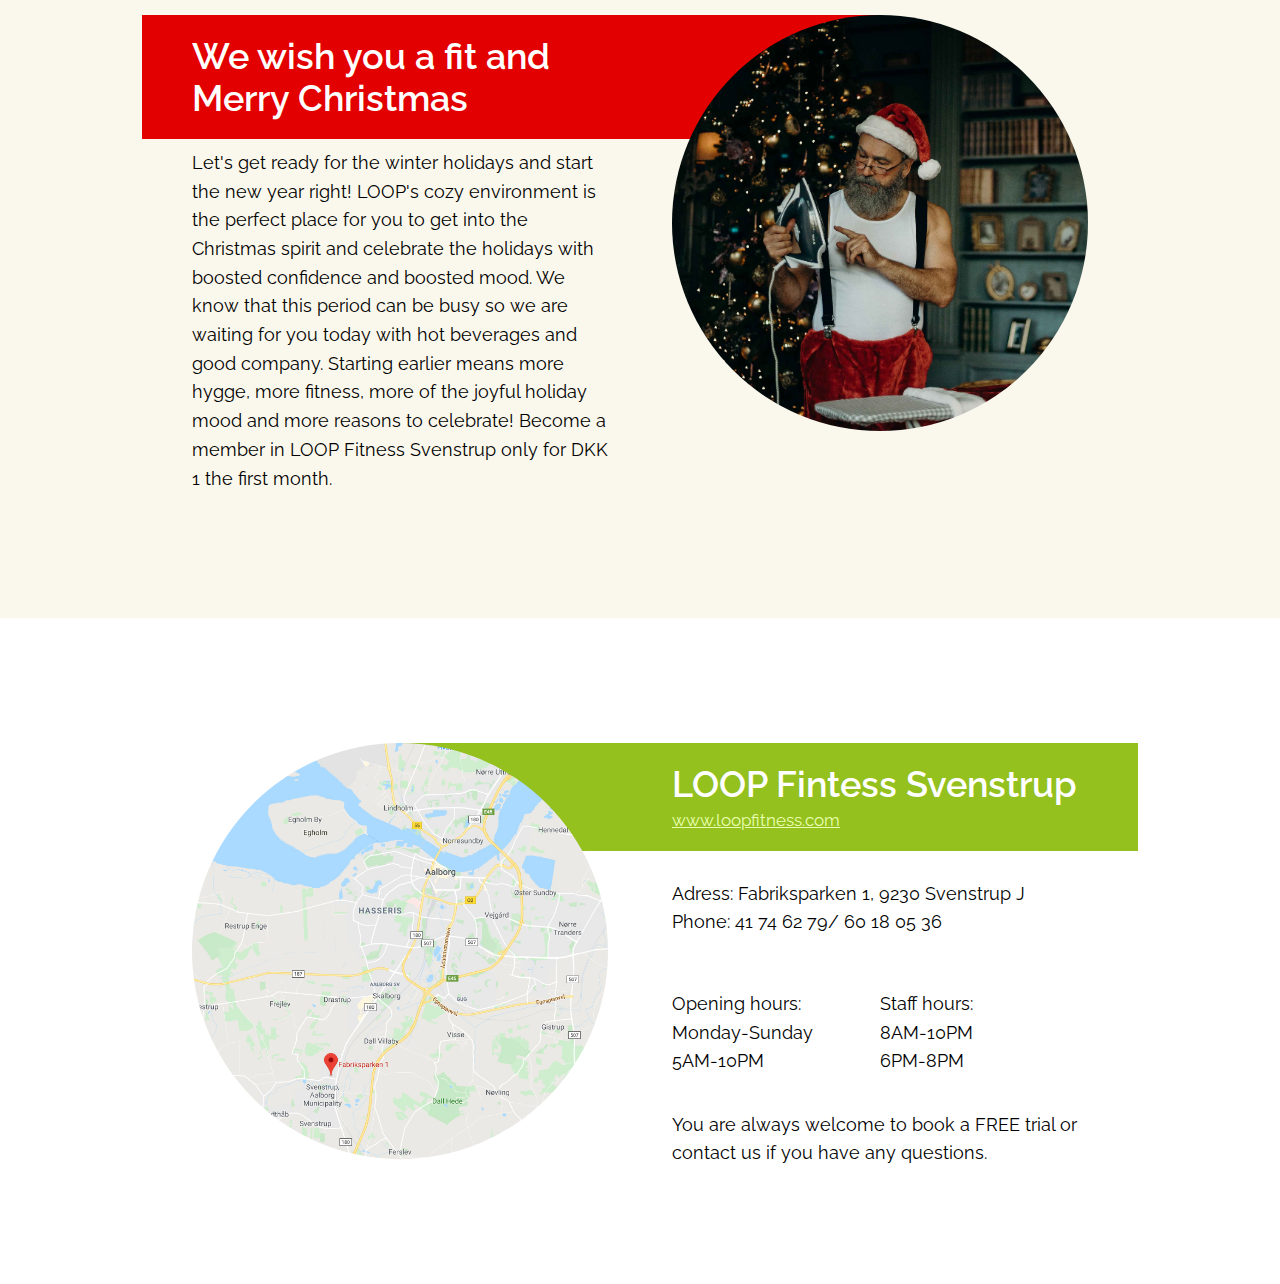
==== commit 1324bf98: "Remove all before/after elements of each section" ====
--- a/index.html
+++ b/index.html
@@ -12,7 +12,7 @@
     <title>LOOP Fitness Svenstrup</title>
 </head>
 
-<body class="grid-container">
+<body>
     <header>
         <img src="./images/loop_logo.png" alt="logo" class="logo">
         <nav>
@@ -94,6 +94,7 @@
             <p class="item-welcome">You are always welcome to book a FREE trial or contact us if you have any questions.</p>
         </section>
     </footer>
+    
     <script src="./scripts/main.js"></script>
 </body>
 
--- a/styles.css
+++ b/styles.css
@@ -14,7 +14,8 @@
 * {
     margin: 0;
     padding: 0;
-    box-sizing: border-box;
+    -webkit-box-sizing: border-box;
+            box-sizing: border-box;
 }
 
 html, body {
@@ -41,25 +42,9 @@
     margin-top: 50px;
     position: relative;
     grid-column-start: 2;
+    padding: 0 15vw;
     grid-column-end: 3;
-}
-
-body > header::before,
-body > header::after {
-    content: '';
-    height: 100%;
-    width: 15vw;
-    background-color: var(--white);
-    position: absolute;
-    top: 0;
-}
-
-body > header::before {
-    left: -15vw;
-}
-
-body > header::after {
-    right: -15vw;
+    background: white;
 }
 
 nav {
@@ -83,8 +68,9 @@
 nav ul li a {
     text-decoration: none;
     color: var(--darkgray);
-    font-size: 1.4vw;
-    font-weight: 500;
+    font-size: 1vw;
+    font-weight: 600;
+    -webkit-transition: 0.15s ease-in-out;
     transition: 0.15s ease-in-out;
 }
 
@@ -116,9 +102,10 @@
     font-family: Raleway, sans-serif;
     color: var(--darkgray);
     text-decoration: none;
-    right: 0;
-    top: 28%;
+    right: 15vw;
+    top: 25%;
     font-size: 1vw;
+    -webkit-transition: 0.5s;
     transition: 0.5s;
 }
 
@@ -133,33 +120,9 @@
     position: relative;
 }
 
-section.flipped::after, section.flipped::before {
-    content: '';
-    background: rgb(255, 255, 255);
-    width: 15vw;
-    height: 100%;
-    position: absolute;
-    top: 0;
-    z-index: 1;
-}
-
-section.flipped::after {
-    right: -15vw;
-}
-
-section.flipped::before {
-    left: -15vw;
-}
-
-section, footer {
-    grid-column-start: 2;
-    grid-column-end: 3;
-}
-
 /* default section */
 section p {
     margin-top: 10px;
-    padding: 7px;
     grid-column-start: 1;
     grid-column-end: 2;
 }
@@ -181,13 +144,13 @@
 
 section header::before {
     top: 0;
-    width: 52px;
+    width: 50px;
     left: -50px;
 }
 
 section header::after {
-    width: 60%;
-    right: -60%;
+    width: 65%;
+    right: -65%;
     top: 0;
     z-index: 1;
 }
@@ -207,6 +170,7 @@
 
 section header .link {
     color: var(--lightgreen);
+    -webkit-transition: 0.25s ease-in-out;
     transition: 0.25s ease-in-out;
     margin-top: 4px;
     font-size: 1.3vw;
@@ -242,7 +206,7 @@
 
 section.flipped header::after {
     right: unset;
-    left: -60%;
+    left: -65%;
 }
 
 /* christmas section */
@@ -259,6 +223,8 @@
 /*footer section*/
 
 .flex-container {
+    display: -webkit-box;
+    display: -ms-flexbox;
     display: flex;
     margin-left: 34vw;
 }
@@ -293,44 +259,93 @@
 }
 
 .item-welcome {
-    grid-area: welcome
-}
-
-.grid-container {
-    width: 100%;
-}
-    
-.grid-container {
-    display: grid;
-    grid-template-columns: 15vw auto 15vw;
-    grid-template-rows: auto;
+    grid-area: welcome;
+}
+
+.item-testimonial-one {
+    grid-area: testimonial-one;
+}
+
+.item-testimonial-two {
+    grid-area: testimonial-two;
+}
+
+.item-testimonial-three {
+    grid-area: testimonial-three;
 }
 
 .grid-section {
     display: grid;
-    grid-template-columns: 47.5% 47.5%;
-    grid-column-gap: 5%;
+    grid-template-columns: 15vw 1fr 5vw 1fr 15vw;
     grid-template-rows: auto auto;
-    grid-template-areas: 
-    "header image"
-    "paragraph image";
+    grid-template-areas:
+        ". header . image ."
+        ". paragraph . image .";
 }
 
 .grid-section-flipped {
     grid-template-areas: 
-    "image header"
-    "image paragraph"
+    ". image . header ."
+    ". image . paragraph .";
 }
 
 .grid-footer {
     display: grid;
-    grid-template-columns: 47.5% 5% 22.75% 22.75%;
+    grid-template-columns: 15vw 2fr 5vw 1fr 1fr 15vw;
     grid-template-rows: auto 25% 35% auto;
-    grid-template-areas: 
-    "image . header header"
-    "image . address address"
-    "image . centreHours staffHours"
-    "image . welcome welcome";
+    grid-template-areas:
+        ". image . header header ."
+        ". image . address address. "
+        ". image . centreHours staffHours ."
+        ". image . welcome welcome .";
+}
+
+.grid-testimonials {
+    display: grid;
+    grid-template-columns: 15vw 1fr 1fr 1fr 15vw;
+    grid-template-rows: auto auto;
+    grid-template-areas:
+        ". header header header ."
+        ". testimonial-one testimonial-two testimonial-three .";
+    background-color: var(--darkgreen);
+}
+
+.grid-testimonials article header::before,
+.grid-testimonials article header::after {
+    display: none;
+    background-color: transparent;
+}
+
+.grid-testimonials article {
+    text-align: center;
+    color: var(--white);
+    display: grid;
+    display: -webkit-box;
+    display: -ms-flexbox;
+    display: flex;
+    -webkit-box-orient: vertical;
+    -webkit-box-direction: normal;
+        -ms-flex-direction: column;
+            flex-direction: column;
+}
+
+.grid-testimonials article i {
+    color: var(--lightgreen);
+    margin: 40px 0 0 0;
+}
+
+.grid-testimonials article header {
+    background-color: transparent;
+}
+
+.grid-testimonials .item-header {
+    text-align: center;
+    color: var(--lightgreen);
+    margin-bottom: 70px;
+}
+
+.grid-testimonials article p {
+    padding: 0 20px;
 }
 
 /*Small laptops & bigger tablets*/
@@ -344,34 +359,21 @@
         font-size: 1.4vw;
         line-height: 1.6;
     }
+
+    nav ul li a {
+        font-size: 1.4vw;
+    }
 }
 
 /*Tablets*/
 @media (min-width: 768px) and (max-width: 1024px) {
-    .grid-container {
-        grid-template-columns: 10vw auto 10vw;
-    }
-
-    body > header::before,
-    body > header::after,
-    section.flipped::after, 
-    section.flipped::before {
-        width: 10vw;
-    }
-
-    body > header::before,
-    section.flipped::before {
-        left: -10vw;
-    }
-
-    body > header::after,
-    section.flipped::after {
-        right: -10vw;
-    }
-
     nav {
+        display: -webkit-box;
+        display: -ms-flexbox;
         display: flex;
-        justify-content: flex-end;
+        -webkit-box-pack: end;
+            -ms-flex-pack: end;
+                justify-content: flex-end;
         margin-left: 0;
     }
 
@@ -415,10 +417,6 @@
 
 /* common tablets - small laptops */
 @media (min-width: 768px) and (max-width: 1440px) {
-    section header::after {
-        width: 62%;
-    }
-
     .headline {
         font-size: 2.8vw;
         z-index: 10;
@@ -432,36 +430,67 @@
 
 /*Phones & phablets*/
 @media (max-width: 768px) {
-    .grid-container {
-        display: grid;
-        grid-template-columns: 10vw auto 10vw;
-        grid-template-rows: auto;
-    }
-
     .grid-section {
         display: grid;
-        grid-template-columns: 100%;
+        grid-template-columns: 10vw 1fr 10vw;
         grid-template-rows: auto auto auto;
         grid-template-areas:
-            "header"
-            "image"
-            "paragraph";
+            ". header ."
+            ". image ."
+            ". paragraph .";
     }
 
     .grid-footer {
         display: grid;
-        grid-template-columns: 50% 50%;
+        grid-template-columns: 8vw 1fr 1fr 8vw;
         grid-template-rows: repeat(5, auto);
         grid-template-areas:
-            "header header"
-            "image image"
-            "address address"
-            "centreHours staffHours"
-            "welcome welcome";
+            ". header header ."
+            ". image image ."
+            ". address address ."
+            ". centreHours staffHours ."
+            ". welcome welcome .";
+    }
+
+    .grid-testimonials {
+        grid-template-columns: 10vw 1fr 10vw;
+        grid-column-gap: 0;
+        grid-template-rows: auto auto auto auto;
+        grid-template-areas:
+            ". header ."
+            ". testimonial-one ."
+            ". testimonial-two ."
+            ". testimonial-three .";
+        background-color: var(--darkgreen);
+    }
+
+    .grid-testimonials article {
+        margin: 20px 0;
+    }
+
+    .grid-testimonials article header {
+        color: var(--white);
+    }
+
+    .grid-testimonials article header h3 {
+        font-size: 4.4vw;
+    }
+
+    .grid-testimonials article p {
+        margin-top: 0;
+    }
+
+    .grid-testimonials article header .fa {
+        position: relative;
+        margin: 40px 0 0 0;
+    }
+
+    .grid-testimonials .item-header {
+        margin: 20px 0;
     }
 
     body > header {
-        margin-bottom: 20px;
+        margin: 60px 0;
     }
 
     .item-address,
@@ -483,23 +512,6 @@
     section header::after {
         display: none;
     }
-
-    section.flipped::after, 
-    section.flipped::before,
-    body > header::before,
-    body > header::after {
-        width: 10vw;
-    }
-
-    section.flipped::after,
-    body > header::after {
-        right: -10vw;
-    }
-
-    section.flipped::before,
-    body > header::before {
-        left: -10vw;
-    }
     
     section.christmas header {
         background: transparent;
@@ -509,10 +521,11 @@
     section header {
         background: transparent;
         color: var(--darkgreen);
+        margin-bottom: 20px;
     }
 
     section, section.flipped {
-        padding: 3%;
+        padding: 20px 0;
     }
 
     .headline {
@@ -550,8 +563,8 @@
 
     section p {
         width: 100%;
-        margin: 20px 0;
-        font-size: 3.5vw;
+        margin: 40px 0 20px 0;
+        font-size: 3vw;
     }
 
     section article header::before {
@@ -560,7 +573,7 @@
 
     .logo {
         width: 100px;
-        left: 0px;
+        left: 10vw;
         top: -21px;
         margin: 0;
     }
@@ -573,9 +586,9 @@
         display: block;
     }
     
-    header .fa {
+    header #menuButton {
         position: absolute;
-        right: 0;
+        right: 10vw;
         top: 14px;
         color: var(--darkgray);
     }
@@ -583,8 +596,11 @@
     header nav {
         background-color: var(--white);
         height: 50px;
+        -webkit-transition: 0.15s ease-out;
         transition: 0.15s ease-out;
-        justify-content: center;
+        -webkit-box-pack: center;
+            -ms-flex-pack: center;
+                justify-content: center;
     }
     
     header nav ul {
@@ -595,13 +611,14 @@
     }
     
     header nav.active {
-        height: 173px;
+        height: 200px;
     }
     
     header nav ul li {
         opacity: 0;
-        margin: 15px 0;
+        margin: 20px 0;
         display: block;
+        pointer-events: none;
     }
 
     header nav ul li:first-child {
@@ -614,7 +631,9 @@
     
     header nav.active ul li {
         opacity: 1;
+        -webkit-transition: 0.25s ease-in-out;
         transition: 0.25s ease-in-out;
+        pointer-events: all;
     }
     
     header nav ul li.active {
@@ -632,7 +651,8 @@
         width: 50px;
         background-color: var(--darkgreen);
         margin-left: calc(50% - 25px);
-        margin-top: 10px;
+        margin-top: 21px;
+        -webkit-transition: 0.15s ease-in-out;
         transition: 0.15s ease-in-out;
         opacity: 0;
     }
@@ -645,10 +665,18 @@
     header nav ul li a {
         font-size: 3.2vw;
     }
+
+    footer section header .headline {
+        margin-bottom: 20px;
+    }
 }
 
 @media (max-width: 475px) {
     header nav ul li a {
         font-size: 4vw;
     }
+
+    section p {
+        font-size: 3.4vw;
+    }
 }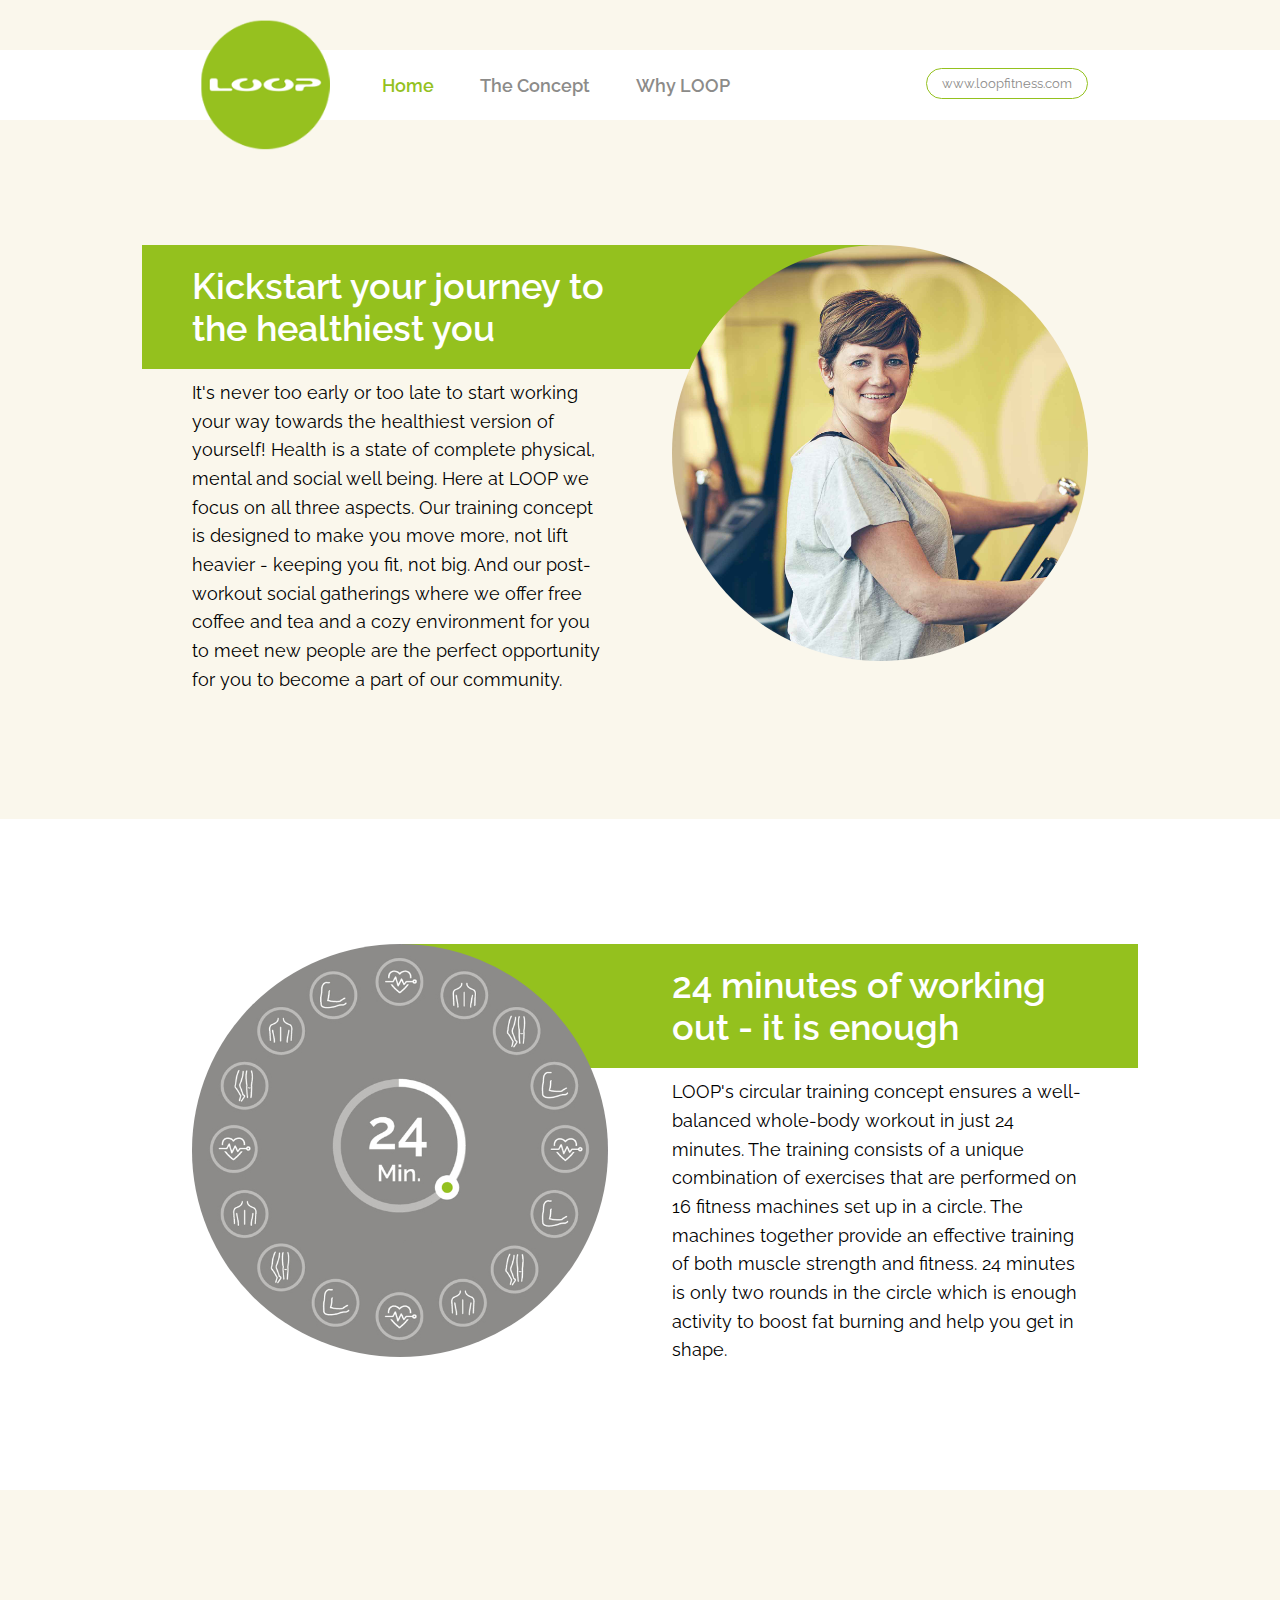
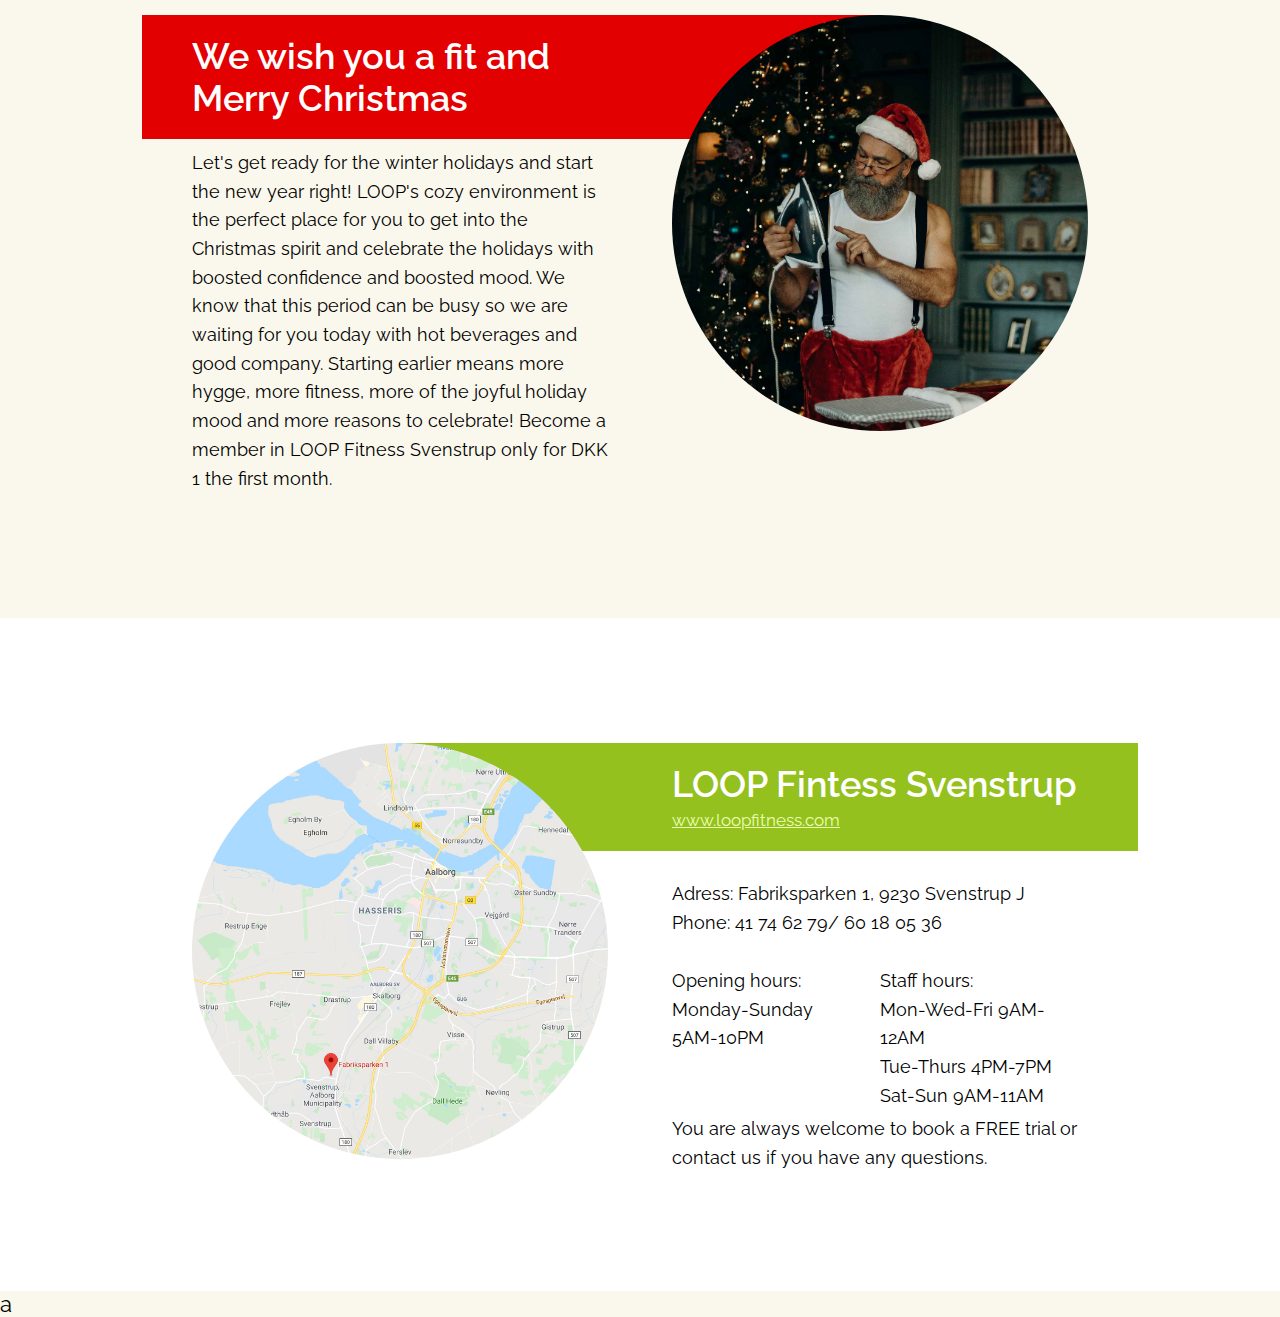
==== commit 43587b08: "staff hours" ====
--- a/index.html
+++ b/index.html
@@ -88,14 +88,15 @@
             </p>
             <p class="item-staff-hours">
                 Staff hours: <br>
-                8AM-10PM <br>
-                6PM-8PM
+                Mon-Wed-Fri 9AM-12AM <br>
+                Tue-Thurs 4PM-7PM <br>
+                Sat-Sun 9AM-11AM
             </p>
             <p class="item-welcome">You are always welcome to book a FREE trial or contact us if you have any questions.</p>
         </section>
     </footer>
     
-    <script src="./scripts/main.js"></script>
+    <script src="./scripts/main.js"></script> a
 </body>
 
 </html>--- a/styles.css
+++ b/styles.css
@@ -87,6 +87,8 @@
     position: absolute;
     width: 150px;
     height: auto;
+    -webkit-transition: 0.15s ease-in-out;
+    transition: 0.15s ease-in-out;
 }
 
 #menuButton {
@@ -250,16 +252,18 @@
 
 .item-centre-hours {
     grid-area: centreHours;
-    align-self: center;
+    align-self: center top;
 }
 
 .item-staff-hours {
     grid-area: staffHours;
-    align-self: center;
+    align-self: center top;
+    margin-bottom: 3vh;
 }
 
 .item-welcome {
     grid-area: welcome;
+    margin-top: 10px;
 }
 
 .item-testimonial-one {
@@ -679,4 +683,9 @@
     section p {
         font-size: 3.4vw;
     }
+
+    .logo.small {
+        width: 60px;
+        top: 4px;
+    }
 }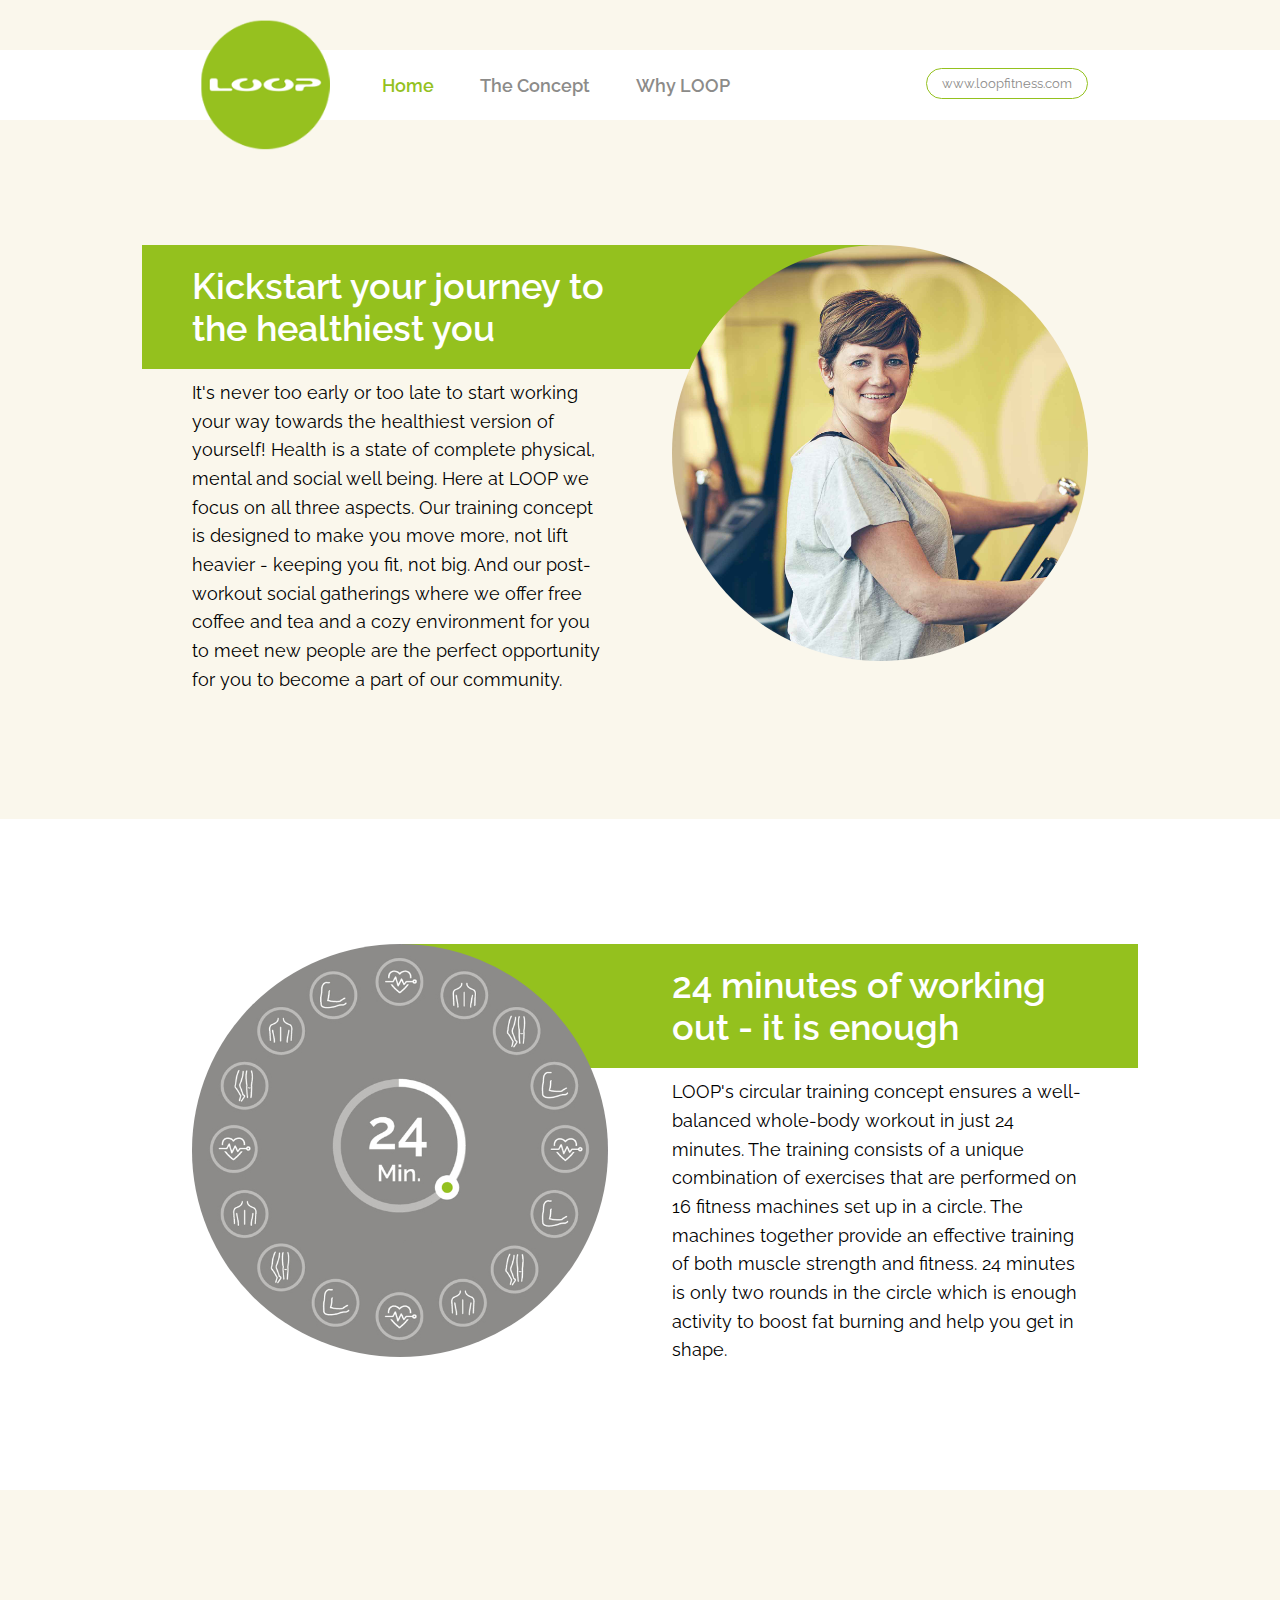
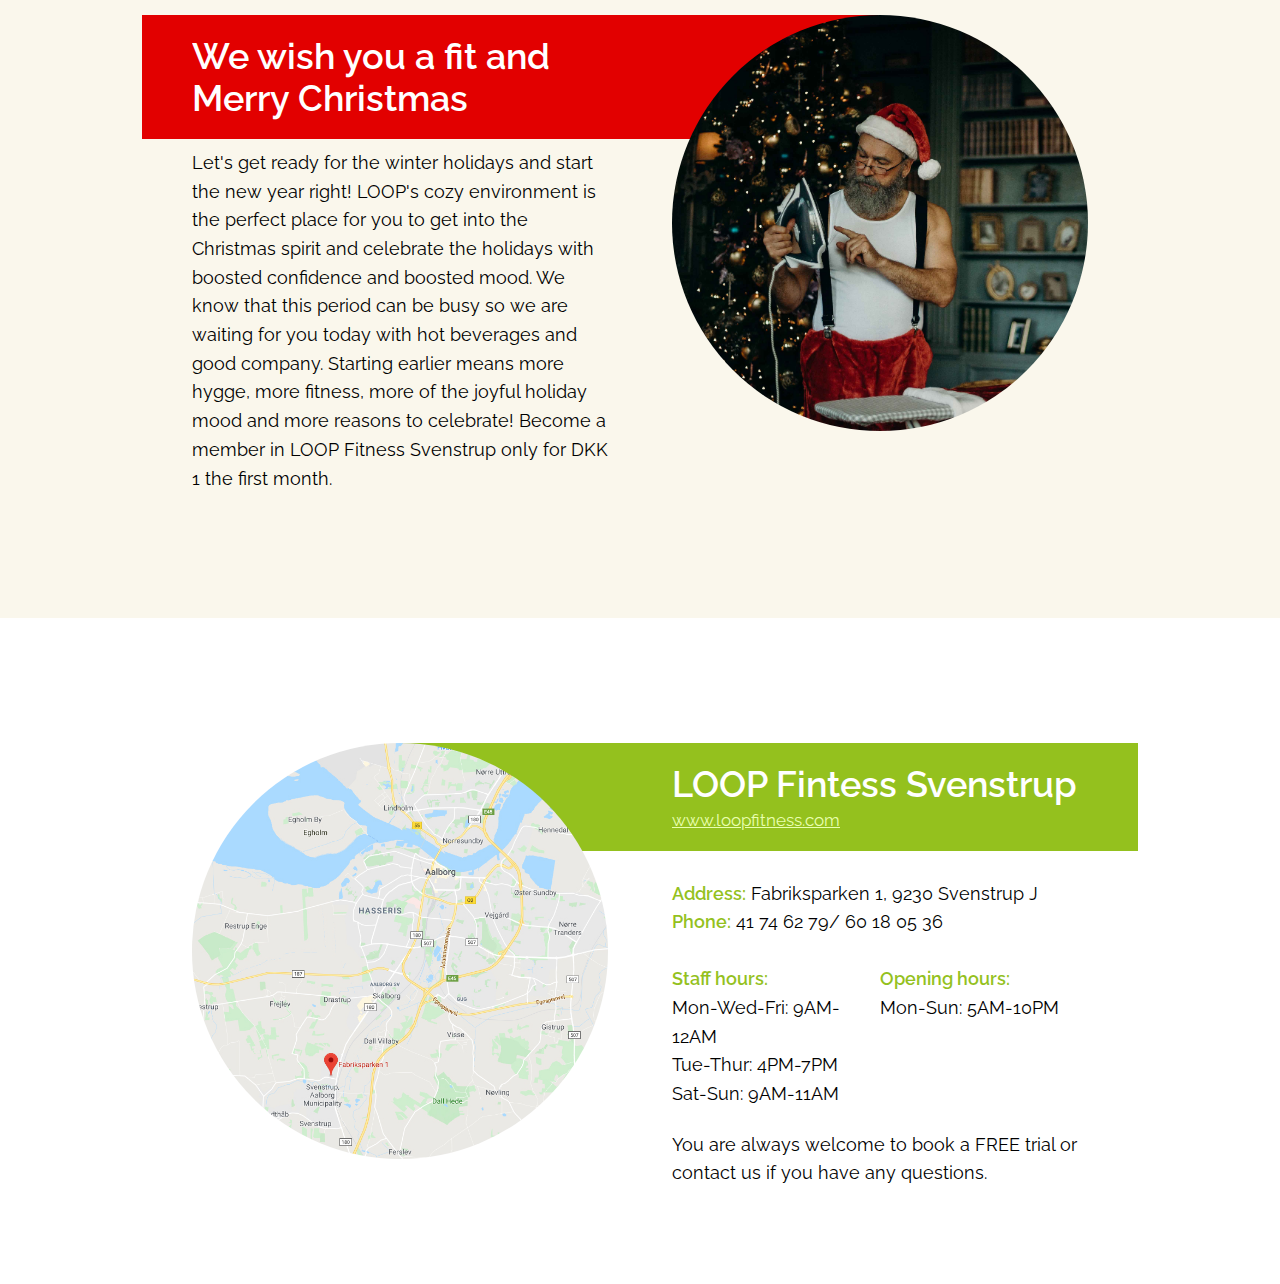
==== commit 6978bf7a: "Add assets folder" ====
--- a/index.html
+++ b/index.html
@@ -7,14 +7,14 @@
     <meta http-equiv="X-UA-Compatible" content="ie=edge">
     <meta name="description" content="LOOP Fitness Christmas campaign">
     <link href="https://fonts.googleapis.com/css?family=Raleway:400,500,600,700&display=swap" rel="stylesheet">
-    <link href="./font-awesome/css/font-awesome.min.css" rel="stylesheet">
-    <link href="./styles.css" rel="stylesheet" type="text/css">
+    <link href="./assets/font-awesome/css/font-awesome.min.css" rel="stylesheet">
+    <link href="./assets/css/styles.css" rel="stylesheet" type="text/css">
     <title>LOOP Fitness Svenstrup</title>
 </head>
 
 <body>
     <header>
-        <img src="./images/loop_logo.png" alt="logo" class="logo">
+        <img src="./assets/images/loop_logo.png" alt="logo" class="logo">
         <nav>
             <ul>
                 <li class="active"><a href="">Home</a></li>
@@ -30,7 +30,7 @@
         <header class="item-header">
             <h2 class="headline">Kickstart your journey to the healthiest you</h2>
         </header>
-        <img src="./images/loop_person_3_edited.jpg" alt="Loop person" class="item-image">
+        <img src="./assets/images/loop_person_3_edited.jpg" alt="Loop person" class="item-image">
         <p class="item-paragraph">
             It's never too early or too late to start working your way towards the healthiest version of yourself!
             Health is a state of complete physical, mental and social well being. Here at LOOP we focus on all three
@@ -44,7 +44,7 @@
         <header class="item-header">
             <h2 class="headline">24 minutes of working out - it is enough</h2>
         </header>
-        <img src="./images/circle_edited.jpg" alt="LOOP Concept" class="item-image">
+        <img src="./assets/images/circle_edited.jpg" alt="LOOP Concept" class="item-image">
         <p class="item-paragraph">
             LOOP's circular training concept ensures a well-balanced whole-body workout in just 24 minutes. The
             training consists of a unique combination of exercises that are performed on 16 fitness machines set up
@@ -58,7 +58,7 @@
         <header class="item-header">
             <h2 class="headline">We wish you a fit and Merry Christmas</h2>
         </header>
-        <img src="./images/santa_fit_edited.jpg" alt="Christmas" class="item-image">
+        <img src="./assets/images/santa_fit_edited.jpg" alt="Christmas" class="item-image">
         <p class="item-paragraph">
             Let's get ready for the winter holidays and start the new year right! LOOP's cozy environment is the
             perfect place for you to get into the Christmas spirit and celebrate the holidays with boosted
@@ -71,32 +71,34 @@
 
     <footer>
         <section class="flipped grid-footer">
-            <header class="item-header">
+            <div class="item-header">
                 <h2 class="headline"> LOOP Fintess Svenstrup</h2>
                 <a class="link" href="https://loopfitness.com/da/svenstrup-j/" target="_blank">www.loopfitness.com</a>
-            </header>
-            <img src="./images/map.jpg" alt="LOOP Fitness Svenstrup map" class="item-image">
+            </div>
+            <img src="./assets/images/map.jpg" alt="LOOP Fitness Svenstrup map" class="item-image">
             <p class="item-address">
-                Adress: Fabriksparken 1, 9230 Svenstrup J
+                <span>Address:</span> Fabriksparken 1, 9230 Svenstrup J
                 <br>
-                Phone: 41 74 62 79/ 60 18 05 36
+                <span>Phone:</span> 41 74 62 79/ 60 18 05 36
             </p>
+            
+            <p class="item-staff-hours">
+                <span>Staff hours:</span> <br>
+                Mon-Wed-Fri: 9AM-12AM <br>
+                Tue-Thur: 4PM-7PM <br>
+                Sat-Sun: 9AM-11AM
+            </p>
+
             <p class="item-centre-hours">
-                Opening hours: <br>
-                Monday-Sunday <br>
-                5AM-10PM
+                <span>Opening hours: </span><br>
+                Mon-Sun: 5AM-10PM
             </p>
-            <p class="item-staff-hours">
-                Staff hours: <br>
-                Mon-Wed-Fri 9AM-12AM <br>
-                Tue-Thurs 4PM-7PM <br>
-                Sat-Sun 9AM-11AM
-            </p>
+
             <p class="item-welcome">You are always welcome to book a FREE trial or contact us if you have any questions.</p>
         </section>
     </footer>
     
-    <script src="./scripts/main.js"></script> a
+    <script src="./assets/scripts/main.js"></script>
 </body>
 
 </html>--- a/assets/css/styles.css
+++ b/assets/css/styles.css
@@ -0,0 +1,699 @@
+@charset "UTF-8";
+:root {
+    --lightyellow: #FAF7EC;
+    --green: #BFDA79;
+    --darkgreen: #94C11E;
+    --lightgreen: #e9ffaf;
+    --gray: #F5F5F5;
+    --darkgray: #8C8B89;
+    --white: #FFFFFF;
+    --black: #000000;
+    --red: #E20000;
+}
+
+* {
+    margin: 0;
+    padding: 0;
+    -webkit-box-sizing: border-box;
+            box-sizing: border-box;
+}
+
+html, body {
+    font-family: 'Raleway', sans-serif;
+}
+
+body {
+    background-color: var(--lightyellow);
+    min-height: 400px;
+    font-size: 22px;
+}
+
+p {
+    font-size: 1.1vw;
+    line-height: 1.6;
+}
+
+.headline {
+    font-size: 2.6vw;
+}
+
+body > header {
+    width: 100%;
+    margin-top: 50px;
+    position: relative;
+    grid-column-start: 2;
+    padding: 0 15vw;
+    grid-column-end: 3;
+    background: white;
+}
+
+nav {
+    height: 70px;
+    width: 100%;
+    background-color: var(--white);
+}
+
+nav ul {
+    list-style-type: none;
+    margin-left: 170px;
+    padding-top: 21px;
+}
+
+nav ul li {
+    display: inline;
+    margin: 0 20px;
+    position: relative;
+}
+
+nav ul li a {
+    text-decoration: none;
+    color: var(--darkgray);
+    font-size: 1vw;
+    font-weight: 600;
+    -webkit-transition: 0.15s ease-in-out;
+    transition: 0.15s ease-in-out;
+}
+
+nav ul li.active a {
+    color: var(--darkgreen);
+}
+
+nav ul li a:hover {
+    color: var(--darkgreen);
+}
+
+.logo {
+    top: -32px;
+    position: absolute;
+    width: 150px;
+    height: auto;
+    -webkit-transition: 0.15s ease-in-out;
+    transition: 0.15s ease-in-out;
+}
+
+#menuButton {
+    display: none;
+}
+
+.nav-btn {
+    position: absolute;
+    border: 1px solid var(--darkgreen);
+    border-radius: 30px;
+    text-align: center;
+    padding: 7px 15px;
+    font-family: Raleway, sans-serif;
+    color: var(--darkgray);
+    text-decoration: none;
+    right: 15vw;
+    top: 25%;
+    font-size: 1vw;
+    -webkit-transition: 0.5s;
+    transition: 0.5s;
+}
+
+.nav-btn:hover {
+    background-color: var(--darkgreen);
+    opacity: 70%;
+    color: #FFFFFF;
+}
+
+section {
+    padding: 150px 0;
+    position: relative;
+}
+
+/* default section */
+section p {
+    margin-top: 10px;
+    grid-column-start: 1;
+    grid-column-end: 2;
+}
+
+section .item-header {
+    color: white;
+    background-color: var(--darkgreen);
+    position: relative;
+    padding: 20px 0;
+}
+
+section .item-header::before, section .item-header::after {
+    content: ' ';
+    height: 100%;
+    background-color: var(--darkgreen);
+    position: absolute;
+    z-index: 100;
+} 
+
+section .item-header::before {
+    top: 0;
+    width: 50px;
+    left: -50px;
+}
+
+section .item-header::after {
+    width: 65%;
+    right: -65%;
+    top: 0;
+    z-index: 1;
+}
+
+section .headline {
+    position: relative;
+    font-weight: 600;
+    width: 100%;
+}
+
+section img {
+    width: 100%;
+    height: auto;
+    border-radius: 50%;
+    z-index: 150;
+    position: relative;
+}
+
+section .item-header .link {
+    color: var(--lightgreen);
+    -webkit-transition: 0.25s ease-in-out;
+    transition: 0.25s ease-in-out;
+    margin-top: 4px;
+    font-size: 1.3vw;
+}
+
+section .item-header .link:visited {
+    color: var(--lightgreen);
+}
+
+section .item-header .link:hover {
+    color: var(--white);
+}
+
+/* flipped section */
+section.flipped {
+    background-color: var(--white);
+}
+
+section.flipped img {
+    right: unset;
+    left: 0;
+}
+
+section.flipped .item-header {
+    padding: 20px 0;
+}
+
+section.flipped .item-header::before {
+    width: 55px;
+    left: unset;
+    right: -50px;
+}
+
+section.flipped .item-header::after {
+    right: unset;
+    left: -65%;
+}
+
+/* christmas section */
+
+.christmas .item-header {
+    background-color: #E20000;
+}
+
+.christmas .item-header::before,
+.christmas .item-header::after {
+    background-color: #E20000;
+}
+
+/*footer section*/
+
+footer section span {
+    color: var(--darkgreen);
+    font-weight: 600;
+}
+
+.flex-container {
+    display: -webkit-box;
+    display: -ms-flexbox;
+    display: flex;
+    margin-left: 34vw;
+}
+
+/* Grid */
+.item-image {
+    grid-area: image;
+}
+
+.item-paragraph {
+    grid-area: paragraph;
+}
+
+.item-header {
+    grid-area: header;
+    align-self: baseline;
+}
+
+.item-address {
+    grid-area: address;
+    align-self: center;
+}
+
+.item-centre-hours {
+    grid-area: centreHours;
+    align-self: center top;
+}
+
+.item-staff-hours {
+    grid-area: staffHours;
+}
+
+.item-welcome {
+    grid-area: welcome;
+    margin-top: 30px;
+}
+
+.item-testimonial-one {
+    grid-area: testimonial-one;
+}
+
+.item-testimonial-two {
+    grid-area: testimonial-two;
+}
+
+.item-testimonial-three {
+    grid-area: testimonial-three;
+}
+
+.grid-section {
+    display: grid;
+    grid-template-columns: 15vw 1fr 5vw 1fr 15vw;
+    grid-template-rows: auto auto;
+    grid-template-areas:
+        ". header . image ."
+        ". paragraph . image .";
+}
+
+.grid-section-flipped {
+    grid-template-areas: 
+    ". image . header ."
+    ". image . paragraph .";
+}
+
+.grid-footer {
+    display: grid;
+    grid-template-columns: 15vw 2fr 5vw 1fr 1fr 15vw;
+    grid-template-rows: auto 25% 35% auto;
+    grid-template-areas:
+        ". image . header header ."
+        ". image . address address. "
+        ". image . staffHours centreHours ."
+        ". image . welcome welcome .";
+}
+
+.grid-testimonials {
+    display: grid;
+    grid-template-columns: 15vw 1fr 1fr 1fr 15vw;
+    grid-template-rows: auto auto;
+    grid-template-areas:
+        ". header header header ."
+        ". testimonial-one testimonial-two testimonial-three .";
+    background-color: var(--darkgreen);
+}
+
+.grid-testimonials article .item-header::before,
+.grid-testimonials article .item-header::after {
+    display: none;
+    background-color: transparent;
+}
+
+.grid-testimonials article {
+    text-align: center;
+    color: var(--white);
+    display: grid;
+    display: -webkit-box;
+    display: -ms-flexbox;
+    display: flex;
+    -webkit-box-orient: vertical;
+    -webkit-box-direction: normal;
+        -ms-flex-direction: column;
+            flex-direction: column;
+}
+
+.grid-testimonials article i {
+    color: var(--lightgreen);
+    margin: 40px 0 0 0;
+}
+
+.grid-testimonials article .item-header {
+    background-color: transparent;
+}
+
+.grid-testimonials .item-header {
+    text-align: center;
+    color: var(--lightgreen);
+    margin-bottom: 70px;
+}
+
+section.grid-testimonials .item-header::before, section.grid-testimonials .item-header::after {
+    display: none;
+}
+
+.grid-testimonials article p {
+    padding: 0 20px;
+}
+
+/*Small laptops & bigger tablets*/
+@media (min-width: 1024px) and (max-width: 1440px) {
+    section {
+        padding: 125px 0;
+        position: relative;
+    }
+
+    p {
+        font-size: 1.4vw;
+        line-height: 1.6;
+    }
+
+    nav ul li a {
+        font-size: 1.4vw;
+    }
+}
+
+/*Tablets*/
+@media (min-width: 768px) and (max-width: 1024px) {
+    nav {
+        display: -webkit-box;
+        display: -ms-flexbox;
+        display: flex;
+        -webkit-box-pack: end;
+            -ms-flex-pack: end;
+                justify-content: flex-end;
+        margin-left: 0;
+    }
+
+    nav ul li a {
+        font-size: 1.8vw;
+    }
+
+    nav ul li:last-child {
+        margin-right: 0;
+    }
+
+    .nav-btn {
+        display: none;
+    }
+    
+    p {
+        font-size: 1.6vw;
+        line-height: 1.6;
+    }
+    
+    section article .item-header::before {
+        width: 50px;
+    } 
+    
+    section.flipped .item-header::before {
+        width: 32px;
+        left: unset;
+        right: -30px;
+    }
+
+    section .item-header::before {
+        width: 32px;
+        left: -30px;
+    }
+    
+    section {
+        padding: 125px 0;
+        position: relative;
+    }
+}
+
+/* common tablets - small laptops */
+@media (min-width: 768px) and (max-width: 1440px) {
+    .headline {
+        font-size: 2.8vw;
+        z-index: 10;
+    }
+
+    .link {
+        position: relative;
+        z-index: 10;
+    }
+}
+
+/*Phones & phablets*/
+@media (max-width: 768px) {
+    .grid-section {
+        display: grid;
+        grid-template-columns: 10vw 1fr 10vw;
+        grid-template-rows: auto auto auto;
+        grid-template-areas:
+            ". header ."
+            ". image ."
+            ". paragraph .";
+    }
+
+    .grid-footer {
+        display: grid;
+        grid-template-columns: 8vw 1fr 1fr 8vw;
+        grid-template-rows: repeat(5, auto);
+        grid-template-areas:
+            ". header header ."
+            ". image image ."
+            ". address address ."
+            ". centreHours staffHours ."
+            ". welcome welcome .";
+    }
+
+    .grid-testimonials {
+        grid-template-columns: 10vw 1fr 10vw;
+        grid-column-gap: 0;
+        grid-template-rows: auto auto auto auto;
+        grid-template-areas:
+            ". header ."
+            ". testimonial-one ."
+            ". testimonial-two ."
+            ". testimonial-three .";
+        background-color: var(--darkgreen);
+    }
+
+    .grid-testimonials article {
+        margin: 20px 0;
+    }
+
+    .grid-testimonials article header {
+        color: var(--white);
+    }
+
+    .grid-testimonials article header h3 {
+        font-size: 4.4vw;
+    }
+
+    .grid-testimonials article p {
+        margin-top: 0;
+    }
+
+    .grid-testimonials article header .fa {
+        position: relative;
+        margin: 40px 0 0 0;
+    }
+
+    .grid-testimonials .item-header {
+        margin: 20px 0;
+    }
+
+    body > header {
+        margin: 60px 0;
+    }
+
+    .item-address,
+    .item-welcome {
+        text-align: center;
+    }
+
+    section .item-header .link {
+        color: var(--darkgray);
+        margin: 10px 0;
+        font-size: 4vw;
+    }
+
+    section .item-header .link:visited {
+        color: var(--darkgray);
+    }
+
+    section .item-header::before, 
+    section .item-header::after {
+        display: none;
+    }
+    
+    section.christmas .item-header {
+        background: transparent;
+        color: var(--red);
+    }
+
+    section .item-header {
+        background: transparent;
+        color: var(--darkgreen);
+        margin-bottom: 20px;
+    }
+
+    section, section.flipped {
+        padding: 20px 0;
+    }
+
+    .headline {
+        font-size: 6vw;
+        line-height: 1.2;
+        text-align: center;
+    }
+
+    section article .item-header,
+    section.flipped .item-header {
+        padding: 20px 0;
+        width: 100%;
+        color: var(--darkgreen);
+        background: transparent;
+        text-align: center;
+    }
+
+    .christmas article .item-header {
+        background: transparent;
+        color: var(--red);
+    }
+
+    section article .item-header .link,
+    section article .item-header .link:visited {
+        color: var(--darkgray);
+        font-size: 4vw;
+    }
+    
+
+    section img {
+        width: 70%;
+        margin: 0 15%;
+        position: relative;
+    }
+
+    section p {
+        width: 100%;
+        margin: 40px 0 20px 0;
+        font-size: 3vw;
+    }
+
+    section article header::before {
+        display: none;
+    }
+
+    .logo {
+        width: 100px;
+        left: 10vw;
+        top: -21px;
+        margin: 0;
+    }
+
+    .nav-btn {
+        display: none;
+    }
+
+    #menuButton {
+        display: block;
+    }
+    
+    header #menuButton {
+        position: absolute;
+        right: 10vw;
+        top: 14px;
+        color: var(--darkgray);
+    }
+    
+    header nav {
+        background-color: var(--white);
+        height: 50px;
+        -webkit-transition: 0.15s ease-out;
+        transition: 0.15s ease-out;
+        -webkit-box-pack: center;
+            -ms-flex-pack: center;
+                justify-content: center;
+    }
+    
+    header nav ul {
+        text-align: center;
+        list-style-type: none;
+        padding: 15px 0 0 0;
+        margin: 0;
+    }
+    
+    header nav.active {
+        height: 200px;
+    }
+    
+    header nav ul li {
+        opacity: 0;
+        margin: 20px 0;
+        display: block;
+        pointer-events: none;
+    }
+
+    header nav ul li:first-child {
+        margin-top: 0;
+    }
+
+    header nav ul li:last-child {
+        margin-bottom: 0;
+    }
+    
+    header nav.active ul li {
+        opacity: 1;
+        -webkit-transition: 0.25s ease-in-out;
+        transition: 0.25s ease-in-out;
+        pointer-events: all;
+    }
+    
+    header nav ul li.active {
+        color: var(--darkgreen);
+    }
+
+    header nav.active ul li::after {
+        opacity: 1;
+    }
+    
+    header nav ul li::after {
+        content: ' ';
+        display: block;
+        height: 2px;
+        width: 50px;
+        background-color: var(--darkgreen);
+        margin-left: calc(50% - 25px);
+        margin-top: 21px;
+        -webkit-transition: 0.15s ease-in-out;
+        transition: 0.15s ease-in-out;
+        opacity: 0;
+    }
+    
+    header nav ul li:last-child::after {
+        content: ' ';
+        display: none;
+    }
+
+    header nav ul li a {
+        font-size: 3.2vw;
+    }
+
+    footer section .item-header .headline {
+        margin-bottom: 20px;
+    }
+}
+
+@media (max-width: 475px) {
+    header nav ul li a {
+        font-size: 4vw;
+    }
+
+    section p {
+        font-size: 3.4vw;
+    }
+
+    .logo.small {
+        width: 60px;
+        top: 4px;
+    }
+}